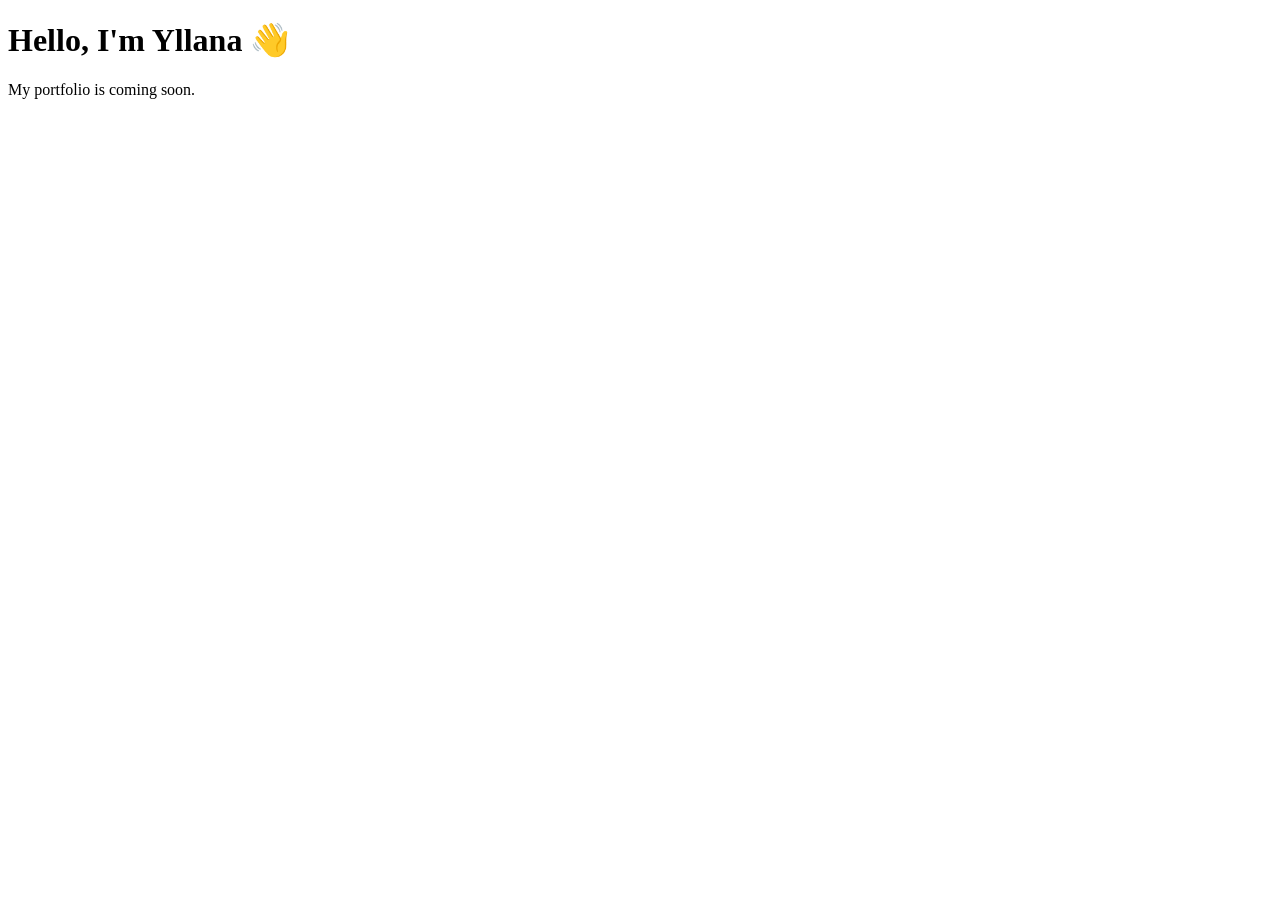
==== index.html @ 53c00c38 "Create index.html First page creation" ====
<!DOCTYPE html>
<html lang="en">
<head>
  <meta charset="UTF-8">
  <meta name="viewport" content="width=device-width, initial-scale=1.0">
  <title>Yllana – UX/UI Designer</title>
</head>
<body>
  <h1>Hello, I'm Yllana 👋</h1>
  <p>My portfolio is coming soon.</p>
</body>
</html>
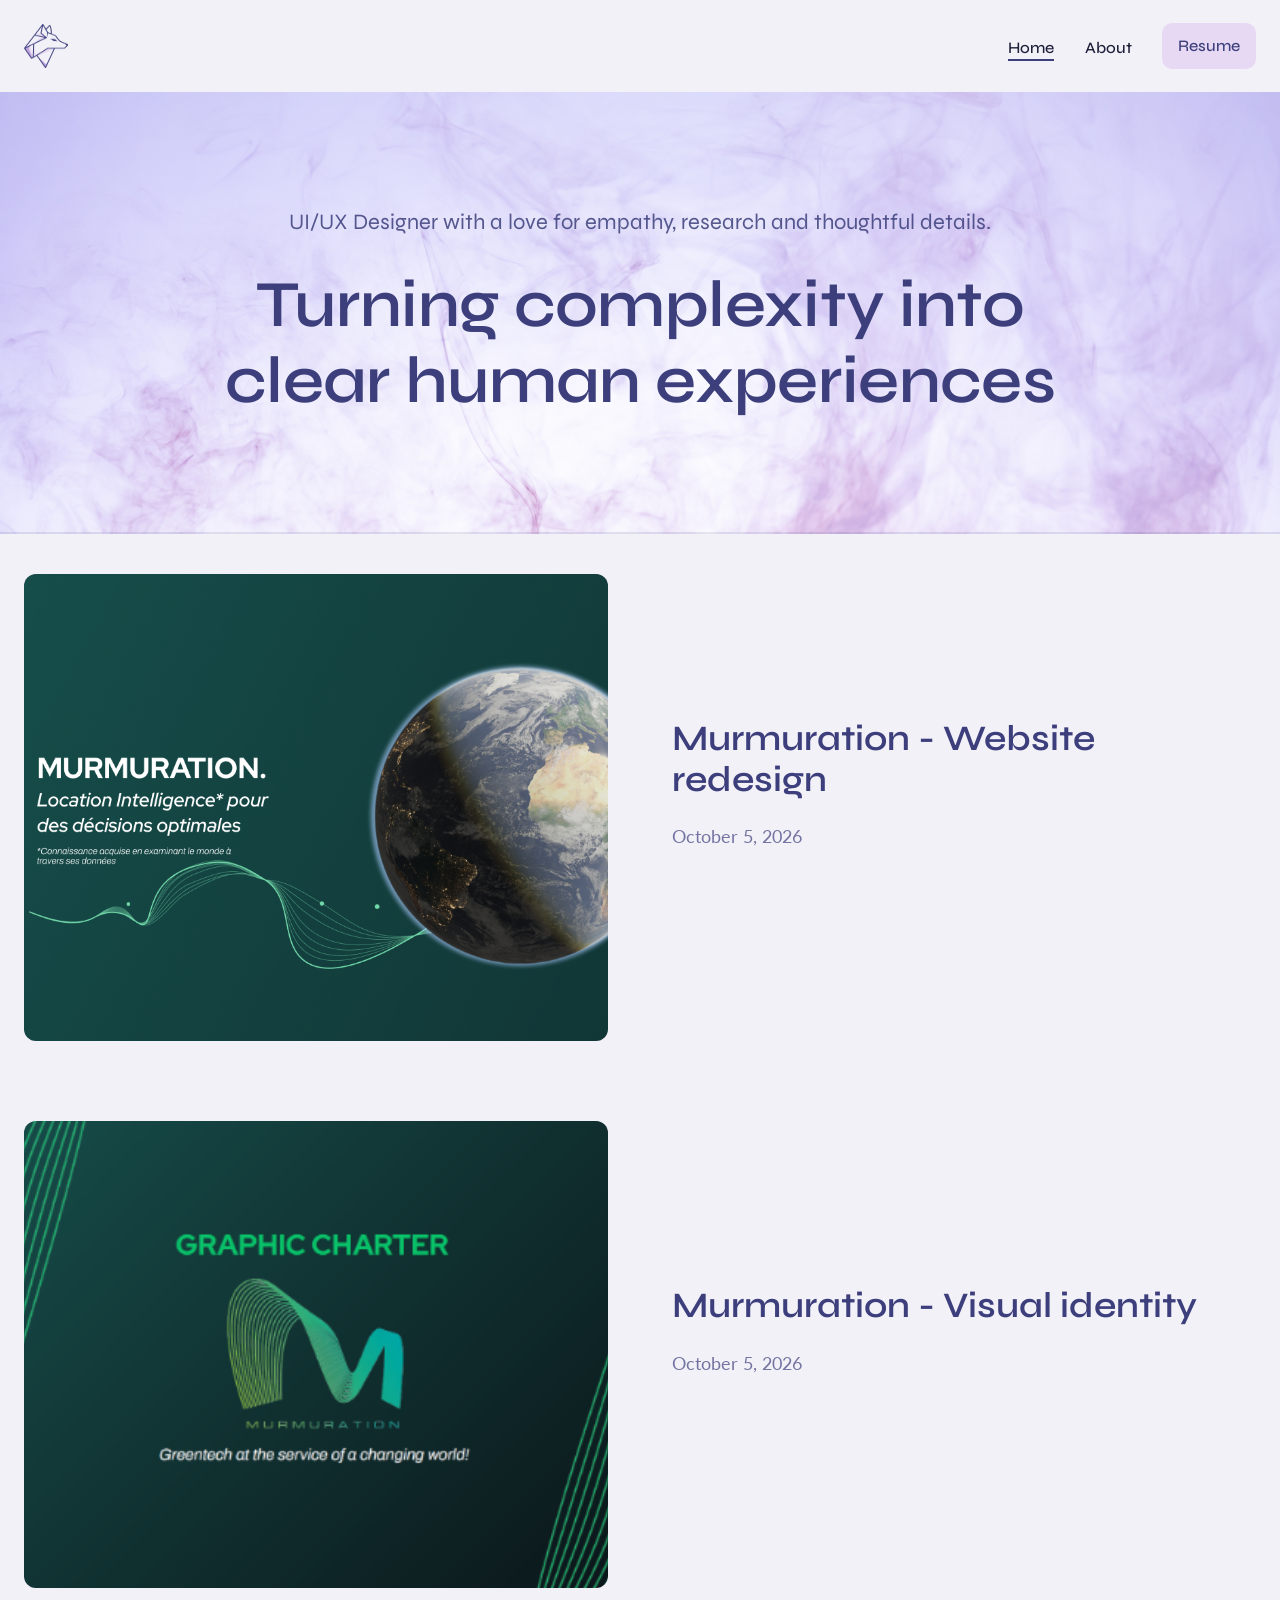
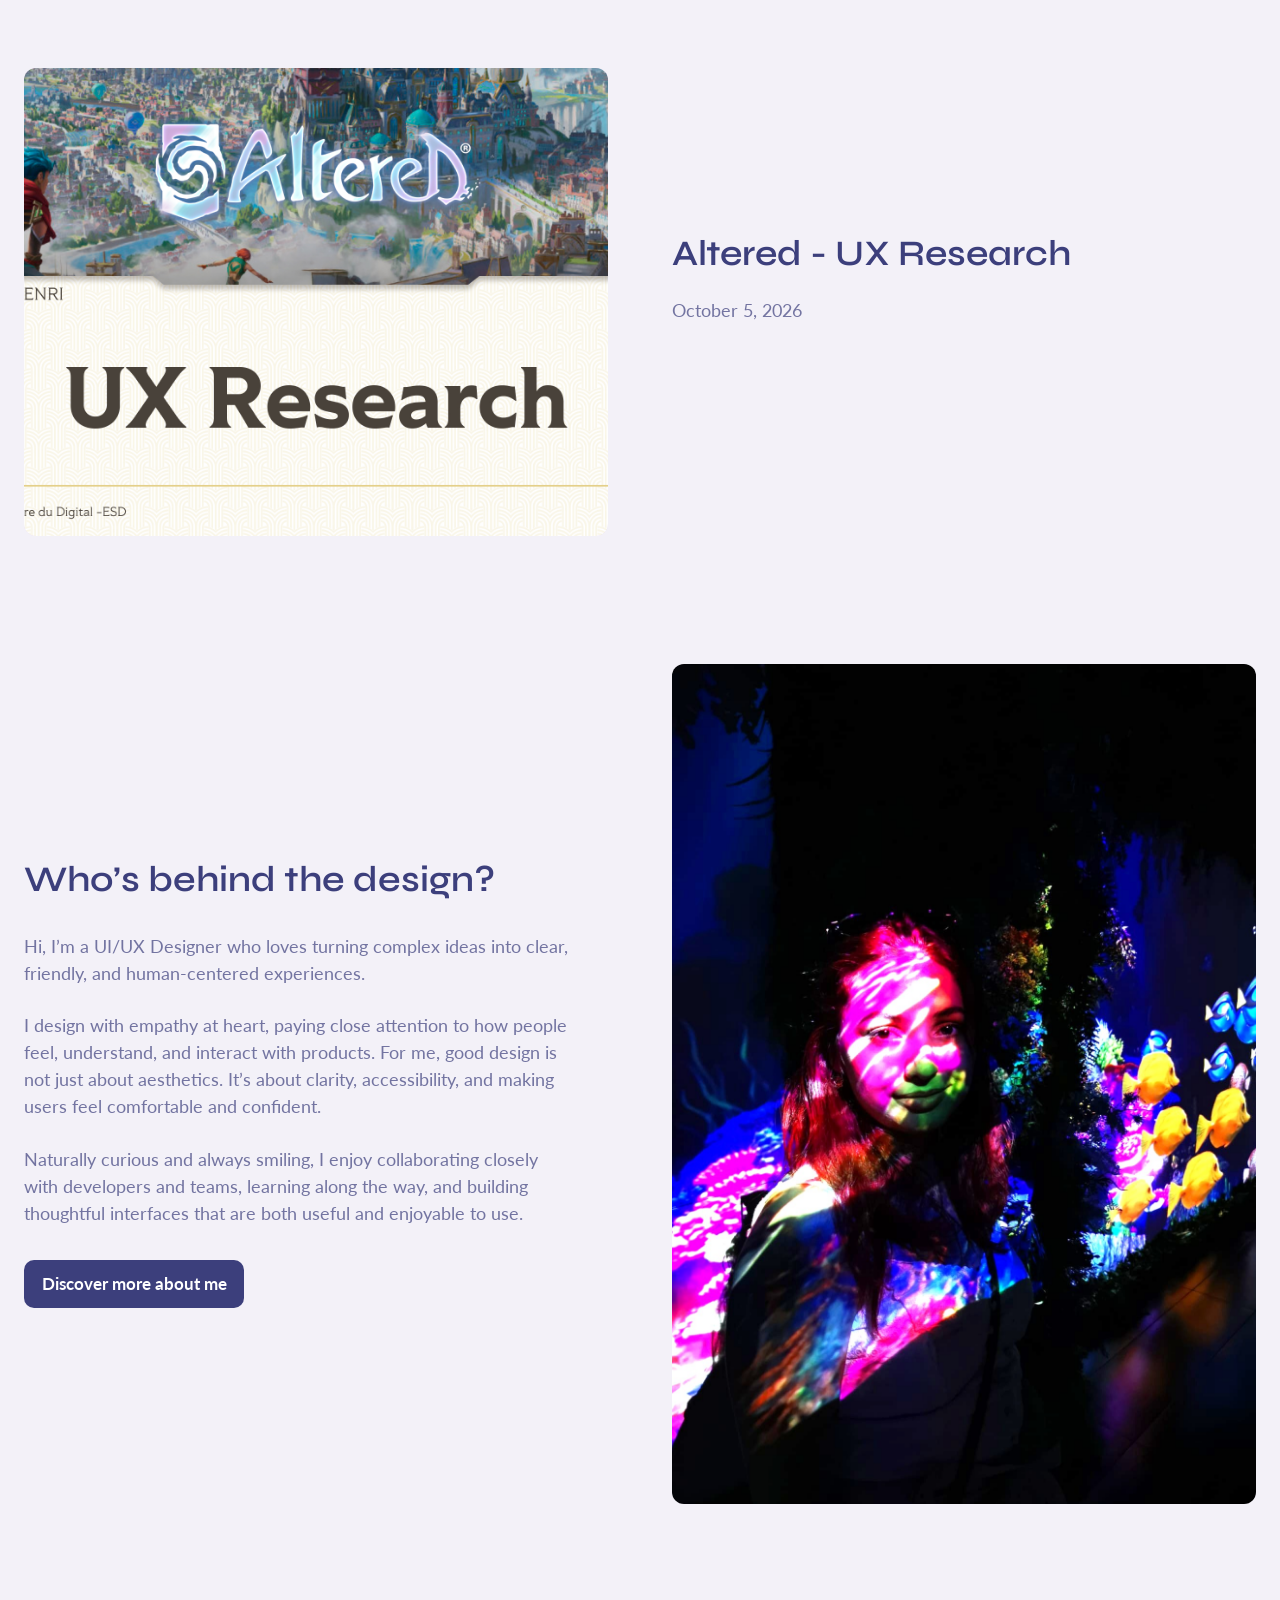
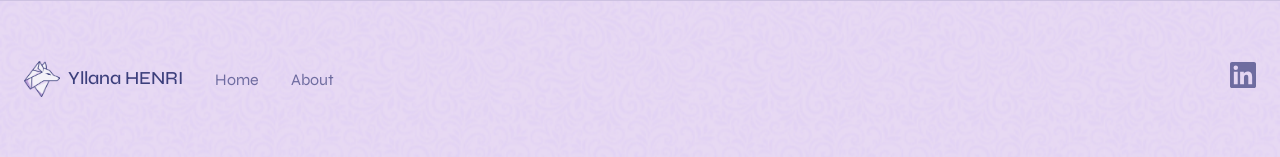
==== commit c51da890: "Changes" ====
--- a/index.html
+++ b/index.html
@@ -3,10 +3,134 @@
 <head>
   <meta charset="UTF-8">
   <meta name="viewport" content="width=device-width, initial-scale=1.0">
-  <title>Yllana – UX/UI Designer</title>
+  <title>Yllana Henri – UI/UX Designer</title>
+  <meta name="description" content="UI/UX Designer with a love for empathy, research and thoughtful details. Turning complexity into clear human experiences.">
+
+  <!-- Fonts: Syne (titles) + Lato (text) -->
+  <link rel="preconnect" href="https://fonts.googleapis.com">
+  <link rel="preconnect" href="https://fonts.gstatic.com" crossorigin>
+  <link href="https://fonts.googleapis.com/css2?family=Lato:wght@400;700&family=Syne:wght@500;600;700&display=swap" rel="stylesheet">
+
+  <link rel="stylesheet" href="css/style.css">
+  <!-- "defer" = the script runs once the page is loaded -->
+  <script src="js/main.js" defer></script>
 </head>
 <body>
-  <h1>Hello, I'm Yllana 👋</h1>
-  <p>My portfolio is coming soon.</p>
+
+  <!-- ============ NAVIGATION (fixed at the top) ============ -->
+  <header class="site-header" id="site-header">
+    <nav class="nav container" aria-label="Main navigation">
+      <a href="index.html" class="nav__logo" aria-label="Yllana Henri – Home">
+        <img src="images/Logo_Kitsu.png" alt="" width="44" height="44">
+      </a>
+
+      <!-- Burger button, only visible on mobile -->
+      <button class="nav__toggle" id="nav-toggle" aria-expanded="false" aria-controls="nav-menu">
+        <span class="sr-only">Open menu</span>
+        <span class="nav__toggle-bar"></span>
+        <span class="nav__toggle-bar"></span>
+        <span class="nav__toggle-bar"></span>
+      </button>
+
+      <ul class="nav__menu" id="nav-menu">
+        <li><a href="index.html" class="nav__link" aria-current="page">Home</a></li>
+        <li><a href="about.html" class="nav__link">About</a></li>
+        <li><a href="resume.pdf" class="btn btn--secondary" target="_blank" rel="noopener">Resume</a></li>
+      </ul>
+    </nav>
+  </header>
+
+  <main>
+
+    <!-- ============ HERO ============ -->
+    <section class="hero">
+      <div class="container hero__inner">
+        <p class="hero__intro">UI/UX Designer with a love for empathy, research and thoughtful details.</p>
+        <h1 class="hero__title">Turning complexity into clear human experiences</h1>
+      </div>
+    </section>
+
+    <!-- ============ CASE STUDIES ============ -->
+    <section class="projects container" aria-labelledby="projects-title">
+      <h2 id="projects-title" class="sr-only">Case studies</h2>
+
+      <article class="project-card">
+        <a href="projects/murmuration-website.html" class="project-card__link">
+          <div class="project-card__image">
+            <img src="images/murmuration-website.jpg" alt="" loading="lazy">
+          </div>
+          <div class="project-card__content">
+            <h3 class="project-card__title">Murmuration - Website redesign</h3>
+            <time class="project-card__date" datetime="2026-10-05">October 5, 2026</time>
+            <span class="project-card__cta" aria-hidden="true">View case study <span class="arrow">→</span></span>
+          </div>
+        </a>
+      </article>
+
+      <article class="project-card">
+        <a href="projects/murmuration-identity.html" class="project-card__link">
+          <div class="project-card__image">
+            <img src="images/murmuration-identity.jpg" alt="" loading="lazy">
+          </div>
+          <div class="project-card__content">
+            <h3 class="project-card__title">Murmuration - Visual identity</h3>
+            <time class="project-card__date" datetime="2026-10-05">October 5, 2026</time>
+            <span class="project-card__cta" aria-hidden="true">View case study <span class="arrow">→</span></span>
+          </div>
+        </a>
+      </article>
+
+      <article class="project-card">
+        <a href="projects/altered-ux-research.html" class="project-card__link">
+          <div class="project-card__image">
+            <img src="images/altered-ux-research.jpg" alt="" loading="lazy">
+          </div>
+          <div class="project-card__content">
+            <h3 class="project-card__title">Altered - UX Research</h3>
+            <time class="project-card__date" datetime="2026-10-05">October 5, 2026</time>
+            <span class="project-card__cta" aria-hidden="true">View case study <span class="arrow">→</span></span>
+          </div>
+        </a>
+      </article>
+    </section>
+
+    <!-- ============ ABOUT PREVIEW ============ -->
+    <section class="about-preview container" aria-labelledby="about-title">
+      <div class="about-preview__text">
+        <h2 id="about-title" class="section-title">Who’s behind the design?</h2>
+        <p>Hi, I’m a UI/UX Designer who loves turning complex ideas into clear, friendly, and human-centered experiences.</p>
+        <p>I design with empathy at heart, paying close attention to how people feel, understand, and interact with products. For me, good design is not just about aesthetics. It’s about clarity, accessibility, and making users feel comfortable and confident.</p>
+        <p>Naturally curious and always smiling, I enjoy collaborating closely with developers and teams, learning along the way, and building thoughtful interfaces that are both useful and enjoyable to use.</p>
+        <a href="about.html" class="btn btn--primary">Discover more about me</a>
+      </div>
+      <div class="about-preview__image">
+        <img src="images/yllana.jpg" alt="Portrait of Yllana" loading="lazy">
+      </div>
+    </section>
+
+  </main>
+
+  <!-- ============ FOOTER ============ -->
+  <footer class="site-footer">
+    <div class="container site-footer__inner">
+      <div class="site-footer__left">
+        <a href="index.html" class="site-footer__brand">
+          <img src="images/Logo_Kitsu.png" alt="" width="36" height="36">
+          <span>Yllana HENRI</span>
+        </a>
+        <ul class="site-footer__links">
+          <li><a href="index.html">Home</a></li>
+          <li><a href="about.html">About</a></li>
+        </ul>
+      </div>
+      <!-- Replace the href with your LinkedIn profile URL -->
+      <a href="https://www.linkedin.com/in/your-profile" class="site-footer__social" target="_blank" rel="noopener" aria-label="LinkedIn">
+        <svg width="26" height="26" viewBox="0 0 24 24" fill="currentColor" aria-hidden="true">
+          <path d="M20.45 20.45h-3.56v-5.57c0-1.33-.02-3.04-1.85-3.04-1.86 0-2.14 1.45-2.14 2.94v5.67H9.34V9h3.42v1.56h.05c.48-.9 1.64-1.85 3.37-1.85 3.6 0 4.27 2.37 4.27 5.46v6.28zM5.34 7.43a2.06 2.06 0 1 1 0-4.13 2.06 2.06 0 0 1 0 4.13zM7.12 20.45H3.56V9h3.56v11.45zM22.22 0H1.77C.79 0 0 .77 0 1.73v20.54C0 23.23.79 24 1.77 24h20.45c.98 0 1.78-.77 1.78-1.73V1.73C24 .77 23.2 0 22.22 0z"/>
+        </svg>
+      </a>
+    </div>
+  </footer>
+
 </body>
 </html>
--- a/css/style.css
+++ b/css/style.css
@@ -0,0 +1,824 @@
+/* =========================================================
+   1. DESIGN TOKENS — change your colors & fonts here only
+   ========================================================= */
+:root {
+  --color-primary: #3C3F7C;                  /* titles + primary button */
+  --color-text: rgba(60, 63, 124, 0.7);      /* body text (#3C3F7C at 70%) */
+  --color-bg: #F3F1F8;                       /* page background */
+  --color-secondary: #E7D9F4;                /* secondary button + footer */
+  --color-secondary-hover: #DCC6F0;
+  --color-primary-hover: #4B4F99;
+
+  --font-title: "Syne", sans-serif;
+  --font-text: "Lato", sans-serif;
+
+  --header-height: 92px;
+  --radius: 12px;
+  --container: 1340px;
+  --ease: cubic-bezier(0.25, 0.8, 0.25, 1);  /* smooth, light easing */
+}
+
+/* =========================================================
+   2. BASE
+   ========================================================= */
+*, *::before, *::after { box-sizing: border-box; }
+
+html { scroll-behavior: smooth; }
+
+body {
+  margin: 0;
+  padding-top: var(--header-height);   /* leaves room for the fixed nav */
+  background: var(--color-bg);
+  color: var(--color-text);
+  font-family: var(--font-text);
+  font-size: 1.125rem;
+  line-height: 1.5;
+  -webkit-font-smoothing: antialiased;
+}
+
+img { max-width: 100%; display: block; }
+
+h1, h2, h3, h4 {
+  margin: 0;
+  font-family: var(--font-title);
+  color: var(--color-primary);
+  line-height: 1.15;
+}
+
+a { color: inherit; text-decoration: none; }
+
+ul { list-style: none; margin: 0; padding: 0; }
+
+.container {
+  width: 100%;
+  max-width: var(--container);
+  margin-inline: auto;
+  padding-inline: 1.5rem;
+}
+
+/* Visible focus for keyboard users */
+:focus-visible {
+  outline: 2px solid var(--color-primary);
+  outline-offset: 4px;
+  border-radius: 4px;
+}
+
+/* Hidden visually, still read by screen readers */
+.sr-only {
+  position: absolute;
+  width: 1px; height: 1px;
+  overflow: hidden;
+  clip: rect(0 0 0 0);
+  white-space: nowrap;
+}
+
+/* =========================================================
+   3. BUTTONS (CTA) + hover animation
+   ========================================================= */
+.btn {
+  display: inline-block;
+  padding: 0.85rem 1.1rem;
+  border-radius: 10px;
+  font-family: var(--font-text);
+  font-weight: 700;
+  font-size: 1.05rem;
+  line-height: 1.2;
+  transition: transform 0.25s var(--ease),
+              box-shadow 0.25s var(--ease),
+              background-color 0.25s var(--ease);
+}
+
+.btn--primary {
+  background: var(--color-primary);
+  color: #fff;
+}
+
+.btn--primary:hover {
+  background: var(--color-primary-hover);
+  transform: translateY(-3px);
+  box-shadow: 0 10px 22px rgba(60, 63, 124, 0.25);
+}
+
+.btn--secondary {
+  background: var(--color-secondary);
+  color: var(--color-primary);
+  font-weight: 400;
+}
+
+.btn--secondary:hover {
+  background: var(--color-secondary-hover);
+  transform: translateY(-2px);
+  box-shadow: 0 8px 18px rgba(60, 63, 124, 0.15);
+}
+
+.btn:active { transform: translateY(0); box-shadow: none; }
+
+/* =========================================================
+   4. NAVIGATION (fixed)
+   ========================================================= */
+.site-header {
+  position: fixed;
+  top: 0; left: 0; right: 0;
+  z-index: 100;
+  height: var(--header-height);
+  background: var(--color-bg);
+  transition: box-shadow 0.3s var(--ease);
+}
+
+/* Added by JS once the user scrolls */
+.site-header.is-scrolled {
+  box-shadow: 0 4px 20px rgba(60, 63, 124, 0.08);
+}
+
+.nav {
+  height: 100%;
+  display: flex;
+  align-items: center;
+  justify-content: space-between;
+}
+
+.nav__logo img { width: 44px; height: 44px; }
+
+.nav__menu {
+  display: flex;
+  align-items: center;
+  gap: 1.9rem;
+}
+
+.nav__link {
+  position: relative;
+  font-family: var(--font-title);
+  font-weight: 500;
+  font-size: 1rem;
+  color: #1E1F3A;
+}
+
+/* Little underline that grows on hover */
+.nav__link::after {
+  content: "";
+  position: absolute;
+  left: 0; bottom: -4px;
+  width: 100%; height: 2px;
+  background: var(--color-primary);
+  transform: scaleX(0);
+  transform-origin: left;
+  transition: transform 0.3s var(--ease);
+}
+
+.nav__link:hover::after,
+.nav__link[aria-current="page"]::after { transform: scaleX(1); }
+
+.nav .btn--secondary { font-family: var(--font-title); font-weight: 500; font-size: 1rem; padding: 0.85rem 1rem; }
+
+/* Burger button (mobile only) */
+.nav__toggle {
+  display: none;
+  flex-direction: column;
+  gap: 5px;
+  padding: 10px;
+  background: none;
+  border: 0;
+  cursor: pointer;
+}
+
+.nav__toggle-bar {
+  width: 24px; height: 2px;
+  background: var(--color-primary);
+  border-radius: 2px;
+  transition: transform 0.3s var(--ease), opacity 0.3s var(--ease);
+}
+
+/* =========================================================
+   5. HERO
+   ========================================================= */
+.hero {
+  /* Your purple smoke image; the gradient shows if the image is missing */
+  background:
+    url("../images/hero-bg.jpg") center / cover no-repeat,
+    linear-gradient(135deg, #D9D2F5 0%, #EDE6FA 50%, #D8C2EE 100%);
+  border-bottom: 2px solid rgba(60, 63, 124, 0.12);
+}
+
+.hero__inner {
+  min-height: 440px;
+  display: flex;
+  flex-direction: column;
+  align-items: center;
+  justify-content: center;
+  text-align: center;
+  padding-block: 4rem;
+}
+
+.hero__intro {
+  margin: 0 0 1.75rem;
+  font-family: var(--font-title);
+  font-size: clamp(1.05rem, 1.8vw, 1.375rem);
+  color: var(--color-primary);
+  opacity: 0.85;
+}
+
+.hero__title {
+  max-width: 900px;
+  font-size: clamp(2.4rem, 5.6vw, 4.1rem);
+  font-weight: 600;
+  letter-spacing: -0.01em;
+}
+
+/* =========================================================
+   6. CASE STUDY CARDS + smooth, light hover
+   ========================================================= */
+.projects {
+  display: flex;
+  flex-direction: column;
+  gap: 5rem;
+  padding-block: 2.5rem 6rem;
+}
+
+.project-card__link {
+  display: grid;
+  grid-template-columns: 1fr 1fr;
+  gap: 4rem;
+  align-items: center;
+}
+
+.project-card__image {
+  overflow: hidden;              /* keeps the zoom inside the rounded corners */
+  border-radius: var(--radius);
+  aspect-ratio: 5 / 4;
+  background: var(--color-secondary);
+  box-shadow: 0 0 0 rgba(60, 63, 124, 0);
+  transition: box-shadow 0.5s var(--ease), transform 0.5s var(--ease);
+}
+
+.project-card__image img {
+  width: 100%; height: 100%;
+  object-fit: cover;
+  transition: transform 0.6s var(--ease);
+}
+
+.project-card__title {
+  font-size: clamp(1.6rem, 2.8vw, 2.25rem);
+  font-weight: 600;
+  margin-bottom: 1.5rem;
+}
+
+.project-card__date {
+  display: block;
+  font-size: 1.1rem;
+}
+
+.project-card__cta {
+  display: inline-block;
+  margin-top: 1.25rem;
+  font-family: var(--font-title);
+  font-weight: 500;
+  color: var(--color-primary);
+  opacity: 0;
+  transform: translateY(6px);
+  transition: opacity 0.4s var(--ease), transform 0.4s var(--ease);
+}
+
+.project-card__cta .arrow {
+  display: inline-block;
+  transition: transform 0.4s var(--ease);
+}
+
+/* Hover (and keyboard focus) state */
+.project-card__link:hover .project-card__image,
+.project-card__link:focus-visible .project-card__image {
+  transform: translateY(-4px);
+  box-shadow: 0 18px 40px rgba(60, 63, 124, 0.18);
+}
+
+.project-card__link:hover .project-card__image img,
+.project-card__link:focus-visible .project-card__image img {
+  transform: scale(1.03);
+}
+
+.project-card__link:hover .project-card__cta,
+.project-card__link:focus-visible .project-card__cta {
+  opacity: 1;
+  transform: translateY(0);
+}
+
+.project-card__link:hover .arrow { transform: translateX(4px); }
+
+/* =========================================================
+   7. ABOUT PREVIEW
+   ========================================================= */
+.about-preview {
+  display: grid;
+  grid-template-columns: 1fr 1fr;
+  gap: 4rem;
+  align-items: center;
+  padding-block: 2rem 3rem;
+}
+
+.section-title {
+  font-size: clamp(1.75rem, 3vw, 2.25rem);
+  font-weight: 600;
+  margin-bottom: 2rem;
+}
+
+.about-preview__text p {
+  margin: 0 0 1.6rem;
+  max-width: 34rem;
+}
+
+.about-preview__text .btn { margin-top: 0.5rem; }
+
+.about-preview__image {
+  border-radius: var(--radius);
+  overflow: hidden;
+  aspect-ratio: 536 / 771;
+  background: #111;
+}
+
+.about-preview__image img { width: 100%; height: 100%; object-fit: cover; }
+
+/* =========================================================
+   8. FOOTER
+   ========================================================= */
+.site-footer {
+  margin-top: 3rem;
+  border-top: 1px solid rgba(60, 63, 124, 0.15);
+}
+
+/* ---------- Pattern background with parallax (footer + banners) ---------- */
+.site-footer,
+.banner {
+  position: relative;
+  overflow: hidden;          /* hides the extra height of the pattern layer */
+  isolation: isolate;        /* keeps the pattern layer behind the content */
+  background: var(--color-secondary);   /* plain lilac if the pattern is missing */
+}
+
+/* The pattern sits on a layer taller than the section,
+   and js/main.js slides it up/down as the page scrolls */
+.site-footer::before,
+.banner::before {
+  content: "";
+  position: absolute;
+  inset: -100px 0;
+  z-index: -1;
+  background: url("../images/footer-pattern.png") center / cover;
+  transform: translate3d(0, var(--parallax-y, 0px), 0);
+  will-change: transform;
+}
+
+.site-footer__inner {
+  min-height: 156px;
+  display: flex;
+  align-items: center;
+  justify-content: space-between;
+  gap: 1.5rem;
+}
+
+.site-footer__left {
+  display: flex;
+  align-items: center;
+  gap: 2rem;
+  flex-wrap: wrap;
+}
+
+.site-footer__brand {
+  display: flex;
+  align-items: center;
+  gap: 0.5rem;
+  font-family: var(--font-title);
+  font-weight: 500;
+  font-size: 1.15rem;
+  color: var(--color-primary);
+}
+
+.site-footer__links { display: flex; gap: 2rem; }
+
+.site-footer__links a {
+  font-family: var(--font-title);
+  font-size: 1rem;
+  transition: color 0.25s var(--ease);
+}
+
+.site-footer__links a:hover,
+.site-footer__social:hover { color: var(--color-primary); }
+
+.site-footer__social {
+  color: var(--color-text);
+  transition: color 0.25s var(--ease), transform 0.25s var(--ease);
+}
+
+.site-footer__social:hover { transform: translateY(-2px); }
+
+/* =========================================================
+   9. ABOUT PAGE
+   ========================================================= */
+
+/* ---------- Split sections: text in the container, photo touching the screen edge ---------- */
+.split {
+  /* Lines the text up with the container edge on wide screens */
+  --edge: max(1.5rem, calc((100vw - var(--container)) / 2 + 1.5rem));
+  display: grid;
+  grid-template-columns: 1fr 1fr;
+  align-items: center;
+}
+
+.split__text { padding: 3rem 4rem 3rem var(--edge); }
+.split--reverse .split__text { padding: 3rem var(--edge) 3rem 4rem; }
+
+.split__text p { margin: 0 0 1.5rem; max-width: 34rem; }
+.split__text p:last-child { margin-bottom: 0; }
+
+.split__title {
+  font-size: clamp(2.5rem, 4.5vw, 3.5rem);
+  font-weight: 600;
+  margin-bottom: 2rem;
+}
+
+.split__image {
+  aspect-ratio: 445 / 478;
+  background: var(--color-secondary);   /* shows while the photo loads */
+}
+
+.split__image img { width: 100%; height: 100%; object-fit: cover; }
+
+/* ---------- Lilac banner with section title (same pattern as the footer) ---------- */
+.banner {
+  padding-block: 2.75rem;
+  text-align: center;
+}
+
+.banner__title {
+  font-size: clamp(1.75rem, 3vw, 2.25rem);
+  font-weight: 600;
+}
+
+.banner--empty { padding: 0; height: 68px; }
+
+.about-section { padding-block: 2rem 4rem; }
+
+/* ---------- Skills ---------- */
+.skill-group + .skill-group { margin-top: 3rem; }
+
+.skill-group__title {
+  font-size: clamp(1.5rem, 2.4vw, 1.75rem);
+  font-weight: 600;
+  margin-bottom: 2rem;
+}
+
+.skill-grid {
+  display: grid;
+  gap: 1.5rem;
+}
+
+.skill-grid--4 { grid-template-columns: repeat(4, 1fr); }
+.skill-grid--3 { grid-template-columns: repeat(3, 1fr); }
+
+.skill {
+  padding-top: 1.5rem;
+  border-top: 1px solid rgba(60, 63, 124, 0.2);
+}
+
+.skill__title {
+  font-size: 1.3rem;
+  font-weight: 600;
+  margin-bottom: 0.9rem;
+}
+
+.skill p { margin: 0; font-size: 1rem; }
+
+/* ---------- Tools ---------- */
+.tools {
+  display: flex;
+  flex-direction: column;
+  gap: 1.5rem;
+}
+
+.tools__row { display: grid; gap: 1.5rem; }
+.tools__row--3 { grid-template-columns: repeat(3, 1fr); }
+.tools__row--4 { grid-template-columns: repeat(4, 1fr); }
+
+.tool {
+  display: flex;
+  flex-direction: column;
+  align-items: center;
+  gap: 1.25rem;
+  font-family: var(--font-title);
+  font-weight: 500;
+  font-size: 1.15rem;
+  color: var(--color-primary);
+}
+
+.tool img {
+  width: 80px; height: 80px;
+  object-fit: contain;
+}
+
+/* ---------- Bullet lists (experience + education) ---------- */
+.bullet-list {
+  list-style: disc;
+  padding-left: 1.25rem;
+  font-size: 1rem;
+}
+
+.bullet-list li + li { margin-top: 0.3rem; }
+
+/* ---------- Professional experience ---------- */
+.experience {
+  display: grid;
+  grid-template-columns: 1fr 1fr;
+  gap: 1.5rem;
+  align-items: start;
+}
+
+.job__image {
+  overflow: hidden;
+  border-radius: var(--radius);
+  aspect-ratio: 420 / 333;
+  margin-bottom: 1.75rem;
+  background: var(--color-secondary);
+}
+
+.job__image img { width: 100%; height: 100%; object-fit: cover; }
+
+.job__title {
+  font-size: clamp(1.5rem, 2.4vw, 1.75rem);
+  font-weight: 600;
+}
+
+.job__role {
+  margin: 0.4rem 0 1rem;
+  font-family: var(--font-title);
+  font-size: 1.25rem;
+  color: var(--color-primary);
+}
+
+.job > p { margin-top: 0; font-size: 1rem; }
+
+/* ---------- Education ---------- */
+.degree {
+  display: grid;
+  grid-template-columns: 1fr 1fr;
+  gap: 3rem;
+  align-items: center;
+  padding-block: 1.75rem;
+}
+
+.degree + .degree { border-top: 1px solid rgba(60, 63, 124, 0.25); }
+.education { padding-bottom: 2rem; }
+
+/* Every other degree: text left, image right */
+.degree--reverse .degree__image { order: 2; }
+
+.degree__image {
+  overflow: hidden;
+  border-radius: var(--radius);
+  aspect-ratio: 392 / 216;
+  background: var(--color-secondary);
+}
+
+.degree__image img { width: 100%; height: 100%; object-fit: cover; }
+
+.degree__date {
+  margin: 0 0 0.75rem;
+  font-size: 0.9rem;
+  font-style: italic;
+}
+
+.degree__title {
+  font-size: clamp(1.4rem, 2.2vw, 1.6rem);
+  font-weight: 600;
+}
+
+.degree__school {
+  margin: 1rem 0;
+  font-family: var(--font-title);
+  font-size: 1.2rem;
+  color: var(--color-primary);
+}
+
+.degree__text > p:not([class]) { font-size: 1rem; margin: 0 0 1rem; }
+
+/* ---------- Hobbies ---------- */
+.hobbies__title {
+  font-size: clamp(1.75rem, 3vw, 2.25rem);
+  font-weight: 600;
+  margin-bottom: 1.5rem;
+}
+
+.hobbies__intro { margin: 0 0 2.5rem; max-width: 60rem; }
+
+.hobbies {
+  display: grid;
+  grid-template-columns: repeat(3, 1fr);
+  gap: 4rem 1.5rem;
+}
+
+.hobby__image {
+  overflow: hidden;
+  border-radius: var(--radius);
+  aspect-ratio: 261 / 144;
+  margin-bottom: 1.5rem;
+  background: var(--color-secondary);
+}
+
+.hobby__image img {
+  width: 100%; height: 100%;
+  object-fit: cover;
+  transition: transform 0.6s var(--ease);
+}
+
+.hobby:hover .hobby__image img { transform: scale(1.03); }
+
+.hobby__title {
+  font-size: clamp(1.4rem, 2.2vw, 1.6rem);
+  font-weight: 600;
+  margin-bottom: 0.75rem;
+}
+
+.hobby p { margin: 0 0 1.25rem; font-size: 1rem; }
+
+.hobby__highlight {
+  font-weight: 700;
+  color: var(--color-primary);
+}
+
+/* =========================================================
+   10. RESPONSIVE
+   Desktop: 1280px and up (default styles above)
+   Tablet:  800px – 1279px
+   Mobile:  799px and below
+   ========================================================= */
+
+/* ---------- TABLET (and mobile inherits these too) ---------- */
+@media (max-width: 1279px) {
+  .container { padding-inline: 1.375rem; }
+
+  /* Hero */
+  .hero__inner {
+    min-height: 296px;
+    padding-block: 3rem;
+  }
+  .hero__intro {
+    font-size: 1.0625rem;
+    margin-bottom: 1.25rem;
+  }
+  .hero__title { font-size: 2.75rem; }
+
+  /* Case studies: image on top, text below */
+  .projects {
+    gap: 4.5rem;
+    padding-block: 2rem 4.5rem;
+  }
+  .project-card__link {
+    grid-template-columns: 1fr;
+    gap: 2.2rem;
+  }
+  .project-card__image { aspect-ratio: 737 / 282; }   /* wide banner */
+  .project-card__title {
+    font-size: 1.5rem;
+    margin-bottom: 1.25rem;
+  }
+  .project-card__cta { display: none; }   /* not in the tablet/mobile design */
+
+  /* About: still 2 columns, smaller text */
+  .about-preview {
+    gap: 2rem;
+    padding-block: 2rem 4rem;
+  }
+  .section-title {
+    font-size: 1.5rem;
+    margin-bottom: 1.25rem;
+  }
+  .about-preview__text p {
+    font-size: 1rem;
+    margin-bottom: 1.4rem;
+  }
+  .about-preview__text .btn {
+    display: block;
+    width: 100%;
+    text-align: center;
+  }
+  .about-preview__image { aspect-ratio: 352 / 516; }
+
+  /* Footer: everything stacked */
+  .site-footer__inner {
+    flex-direction: column;
+    align-items: flex-start;
+    justify-content: center;
+    gap: 3rem;
+    padding-block: 4rem;
+  }
+  .site-footer__left {
+    flex-direction: column;
+    align-items: flex-start;
+    gap: 1.75rem;
+  }
+  .site-footer__links {
+    flex-direction: column;
+    gap: 1.25rem;
+  }
+
+  /* About page */
+  .split { --edge: 1.375rem; }
+  .split__text { padding-right: 2rem; }
+  .split--reverse .split__text { padding-left: 2rem; }
+  .split__text p { font-size: 1rem; }
+
+  .skill__title { font-size: 1.15rem; }
+
+  /* Tools: smaller icons */
+  .tool { gap: 1rem; font-size: 1.05rem; }
+  .tool img { width: 64px; height: 64px; }
+
+  .degree { gap: 2rem; }
+  .hobbies { gap: 3rem 1.5rem; }
+}
+
+/* ---------- MOBILE ---------- */
+@media (max-width: 799px) {
+  /* Burger menu */
+  .nav__toggle { display: flex; }
+
+  .nav__menu {
+    position: absolute;
+    top: var(--header-height);
+    left: 0; right: 0;
+    flex-direction: column;
+    align-items: flex-start;
+    gap: 1.25rem;
+    padding: 1.5rem 1.375rem;
+    background: var(--color-bg);
+    box-shadow: 0 12px 24px rgba(60, 63, 124, 0.1);
+    opacity: 0;
+    visibility: hidden;
+    transform: translateY(-8px);
+    transition: opacity 0.25s var(--ease), transform 0.25s var(--ease), visibility 0.25s;
+  }
+  .nav__menu.is-open {
+    opacity: 1;
+    visibility: visible;
+    transform: translateY(0);
+  }
+
+  /* Burger turns into an X when open */
+  .nav__toggle[aria-expanded="true"] .nav__toggle-bar:nth-child(2) { transform: translateY(7px) rotate(45deg); }
+  .nav__toggle[aria-expanded="true"] .nav__toggle-bar:nth-child(3) { opacity: 0; }
+  .nav__toggle[aria-expanded="true"] .nav__toggle-bar:nth-child(4) { transform: translateY(-7px) rotate(-45deg); }
+
+  /* Hero: taller, title on several lines */
+  .hero__inner { min-height: 495px; }
+  .hero__title {
+    font-size: 2.5rem;
+    line-height: 1.2;
+  }
+
+  /* Case studies: squarer images */
+  .project-card__image { aspect-ratio: 312 / 282; }
+  .project-card__title { font-size: 1.375rem; }
+
+  /* About: one column, photo first */
+  .about-preview { grid-template-columns: 1fr; }
+  .about-preview__image {
+    order: -1;                 /* moves the photo above the text */
+    aspect-ratio: 312 / 366;
+  }
+  .section-title { font-size: 1.375rem; }
+  .about-preview__text p { font-size: 1.0625rem; }
+
+  /* About page: everything in one column, images above text */
+  .split { grid-template-columns: 1fr; }
+  .split__text,
+  .split--reverse .split__text {
+    padding: 2rem var(--edge) 2.5rem;
+    text-align: center;
+  }
+  .split__text p { margin-inline: auto; }
+  .split__image { order: -1; aspect-ratio: 4 / 3; }
+
+  .banner { padding-block: 2rem; }
+  .banner--empty { padding: 0; height: 48px; }
+
+  .skill-grid--4,
+  .skill-grid--3 { grid-template-columns: 1fr; }
+
+  /* Tools: 3 / 2 / 2, all aligned on the same 3 columns */
+  .tools__row--4 { grid-template-columns: repeat(3, 1fr); }
+  .tools__row--4 .tool:nth-child(3) { grid-column: 1; }
+  .tool img { width: 52px; height: 52px; }
+
+  .experience { grid-template-columns: 1fr; gap: 3rem; }
+
+  .degree { grid-template-columns: 1fr; gap: 1.5rem; }
+  .degree--reverse .degree__image { order: 0; }
+
+  .hobbies { grid-template-columns: 1fr; }
+}
+
+/* Respect users who prefer less motion */
+@media (prefers-reduced-motion: reduce) {
+  html { scroll-behavior: auto; }
+  *, *::before, *::after {
+    transition-duration: 0.01ms !important;
+    animation-duration: 0.01ms !important;
+  }
+}
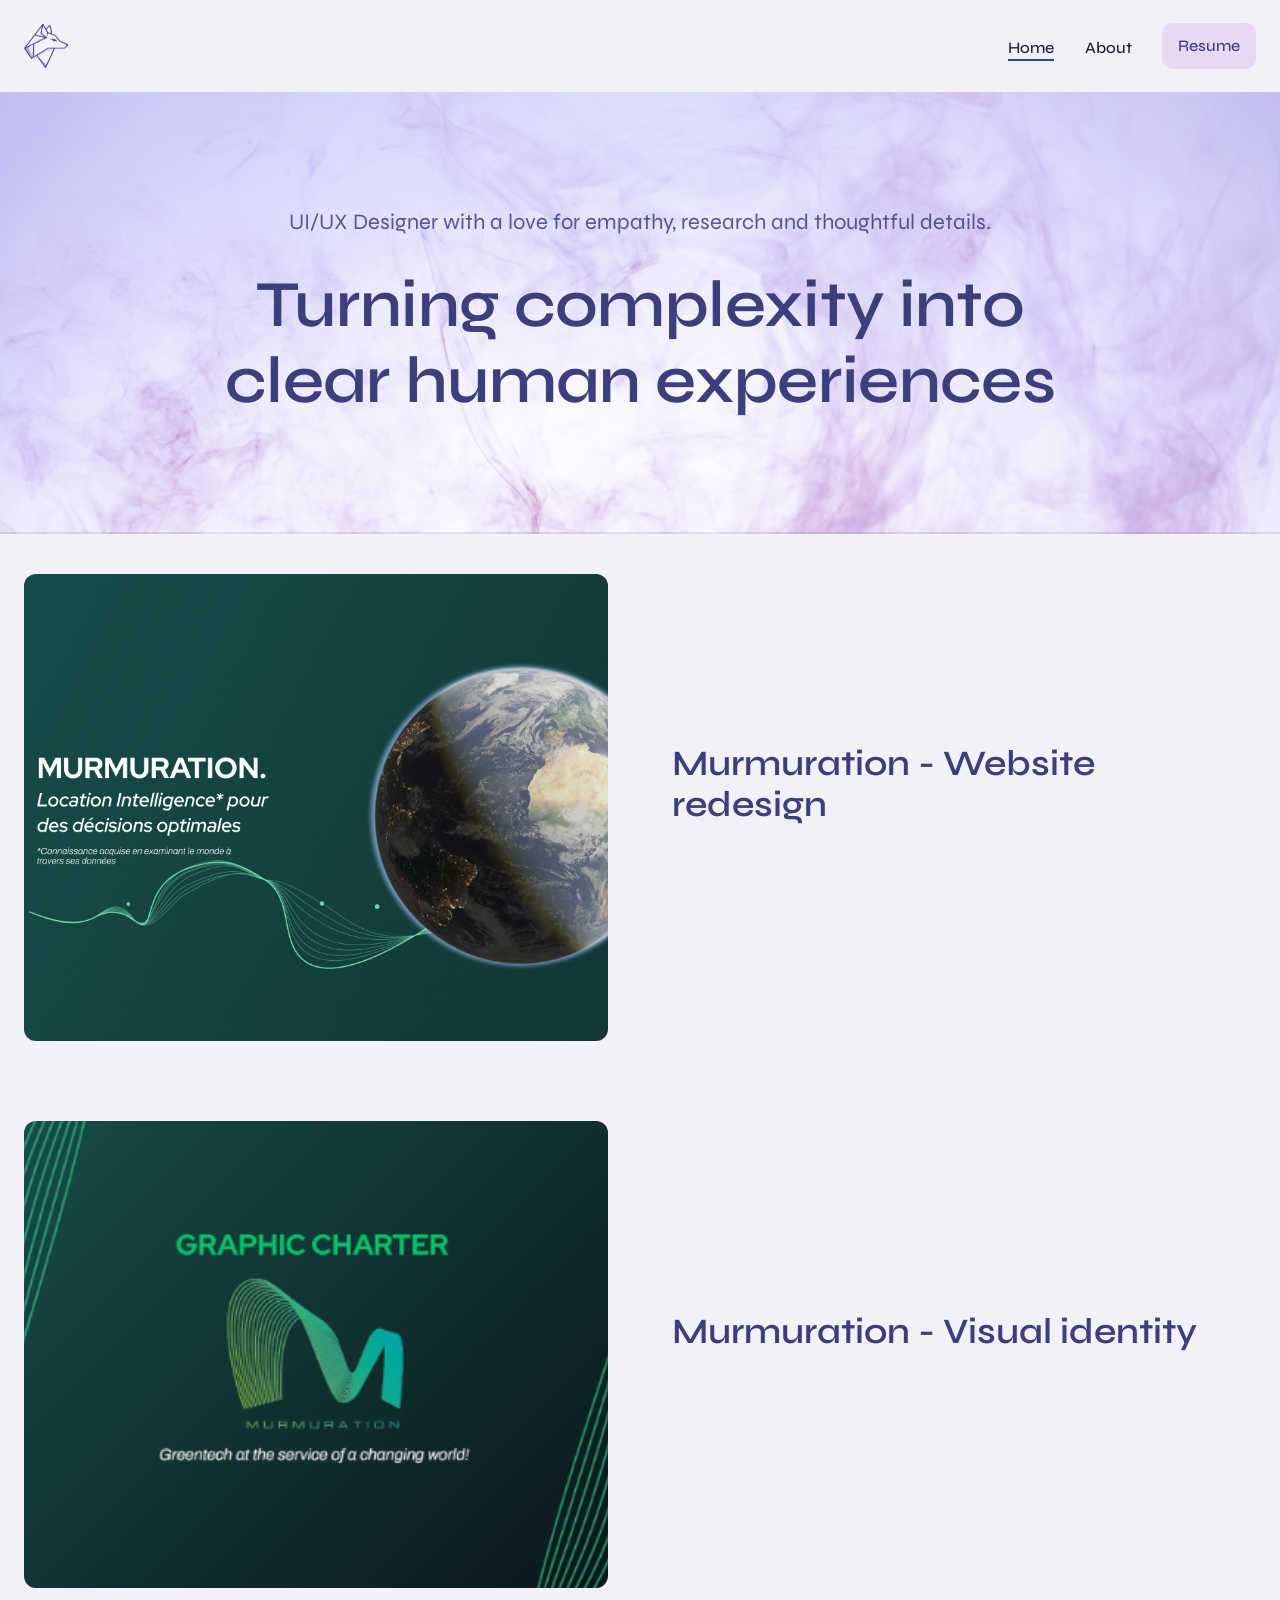
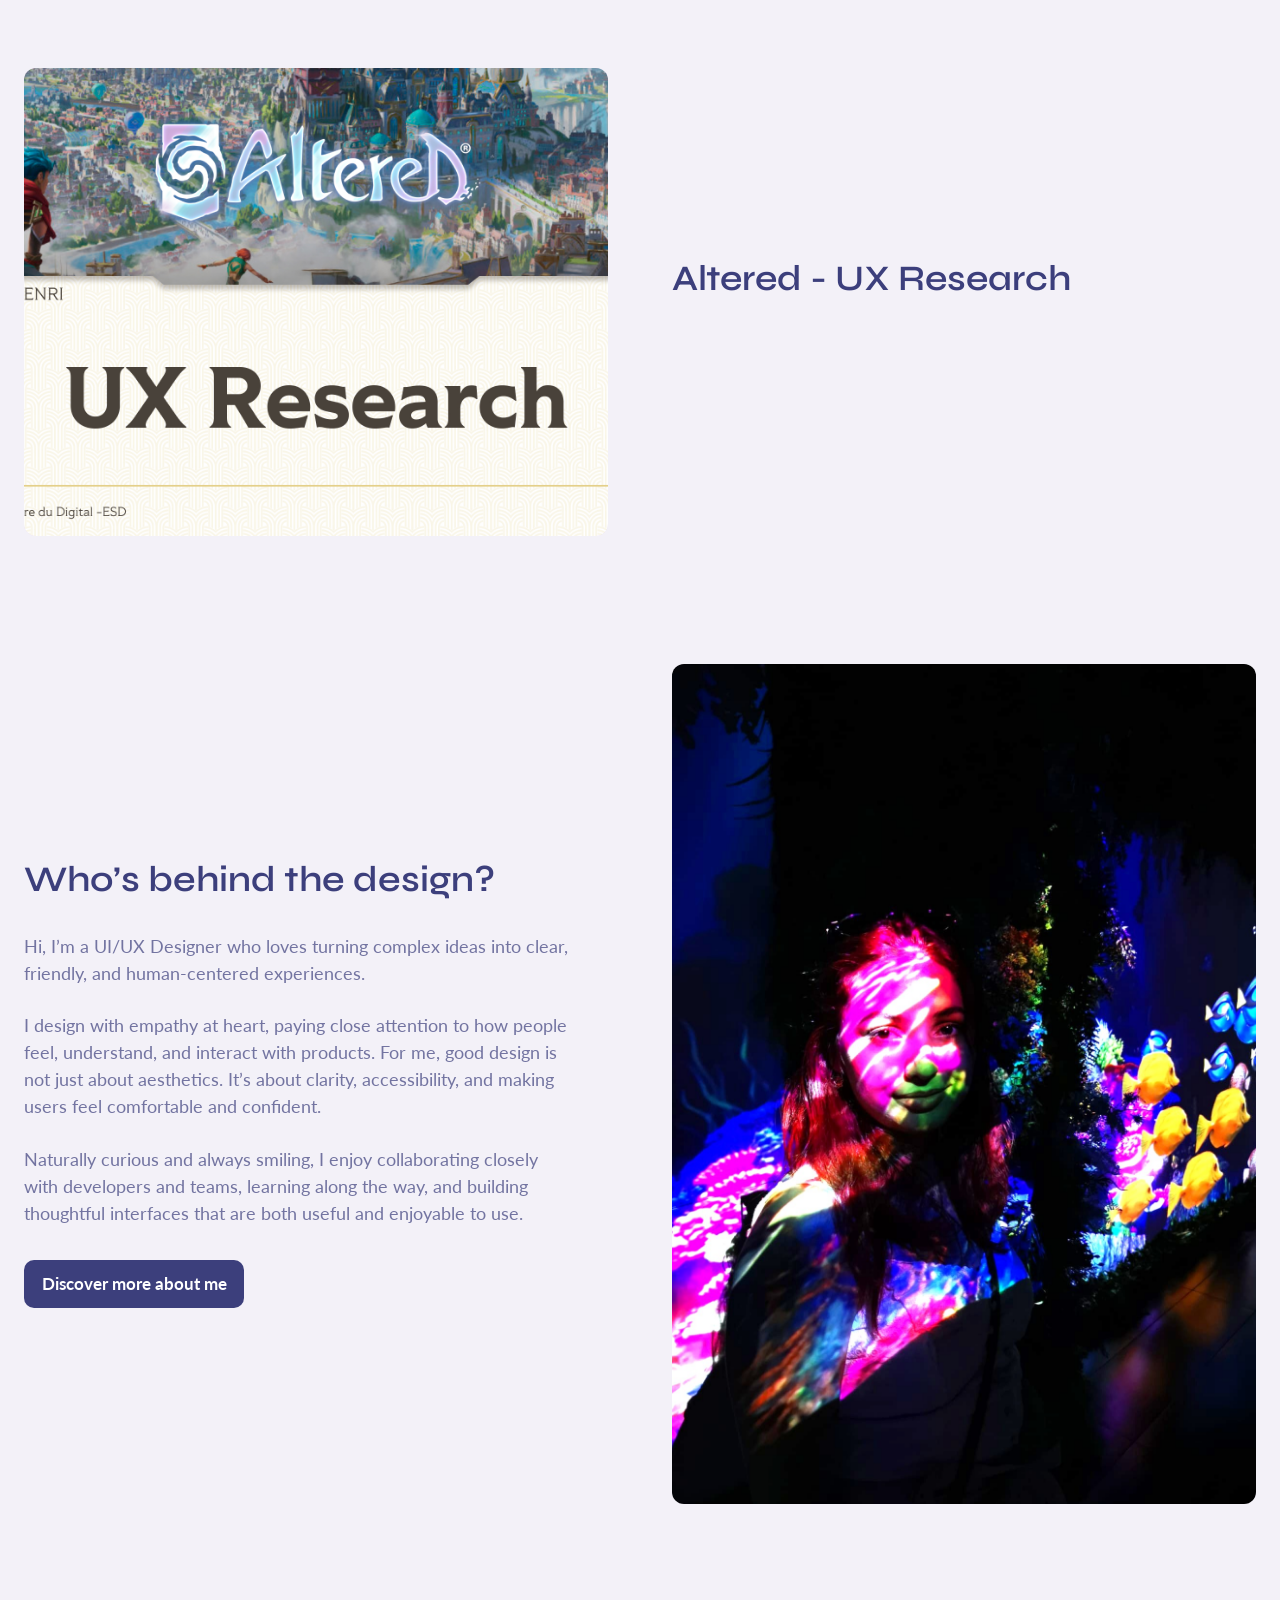
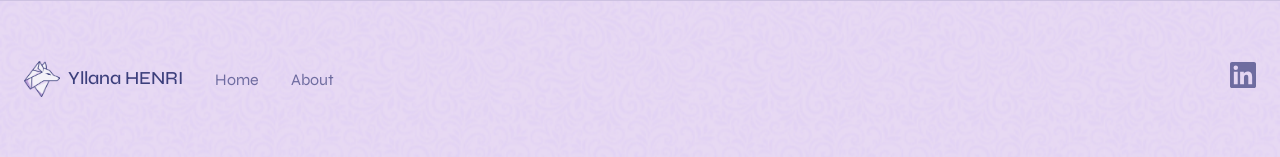
==== commit ab11d7b7: "add case study1" ====
--- a/index.html
+++ b/index.html
@@ -61,7 +61,6 @@
           </div>
           <div class="project-card__content">
             <h3 class="project-card__title">Murmuration - Website redesign</h3>
-            <time class="project-card__date" datetime="2026-10-05">October 5, 2026</time>
             <span class="project-card__cta" aria-hidden="true">View case study <span class="arrow">→</span></span>
           </div>
         </a>
@@ -74,7 +73,6 @@
           </div>
           <div class="project-card__content">
             <h3 class="project-card__title">Murmuration - Visual identity</h3>
-            <time class="project-card__date" datetime="2026-10-05">October 5, 2026</time>
             <span class="project-card__cta" aria-hidden="true">View case study <span class="arrow">→</span></span>
           </div>
         </a>
@@ -87,7 +85,6 @@
           </div>
           <div class="project-card__content">
             <h3 class="project-card__title">Altered - UX Research</h3>
-            <time class="project-card__date" datetime="2026-10-05">October 5, 2026</time>
             <span class="project-card__cta" aria-hidden="true">View case study <span class="arrow">→</span></span>
           </div>
         </a>
--- a/css/style.css
+++ b/css/style.css
@@ -259,12 +259,6 @@
 .project-card__title {
   font-size: clamp(1.6rem, 2.8vw, 2.25rem);
   font-weight: 600;
-  margin-bottom: 1.5rem;
-}
-
-.project-card__date {
-  display: block;
-  font-size: 1.1rem;
 }
 
 .project-card__cta {
@@ -643,7 +637,668 @@
 }
 
 /* =========================================================
-   10. RESPONSIVE
+   10. CASE STUDY PAGES
+   ========================================================= */
+.cs { --overlap: 10rem; }   /* how far the hero mockup hangs below the hero background */
+
+.cs p { margin: 0 0 1rem; font-size: 1rem; }
+.cs p:last-child { margin-bottom: 0; }
+.cs .bullet-list { margin: 0 0 1rem; }
+
+.cs-block { padding-block: 3rem; }
+
+/* ---------- Titles ---------- */
+.cs-title {
+  font-size: clamp(2.25rem, 4vw, 3rem);
+  font-weight: 600;
+  margin-bottom: 2.5rem;
+}
+
+.cs-subtitle {
+  font-size: clamp(1.6rem, 2.6vw, 2.1rem);
+  font-weight: 600;
+  margin-bottom: 1.5rem;
+}
+
+/* Titles that come after a block of text in the same section */
+.cs-block > * + .cs-subtitle { margin-top: 3.5rem; }
+
+.cs-label-title {
+  font-size: 1.4rem;
+  font-weight: 600;
+  margin-bottom: 0.9rem;
+}
+
+/* Small uppercase label: "GOAL 1", "FINDING 2"... */
+.cs-eyebrow {
+  display: block;
+  margin-bottom: 0.9rem;
+  font-size: 1rem;
+  text-transform: uppercase;
+  opacity: 0.8;
+}
+
+.cs-lead,
+.cs-text-wide { max-width: 72rem; }
+
+.cs-text-wide + .slider,
+.cs-text-wide + .cs-cols,
+.cs-text-wide + .cs-video { margin-top: 3rem; }
+
+.cs .cs-caption {
+  margin: 0.75rem 0 0;
+  font-size: 0.95rem;
+  font-style: italic;
+  text-align: center;
+}
+
+/* ---------- Hero: title on the satellite image, mockup overlapping below ---------- */
+.cs-hero {
+  background:
+    linear-gradient(rgba(10, 40, 35, 0.3), rgba(10, 40, 35, 0.3)),   /* keeps the white title readable */
+    url("../images/MurmuWebsite/hero_desktop.jpg") center / cover no-repeat,
+    linear-gradient(160deg, #1D4D43 0%, #0F2E2A 100%);
+}
+
+.cs-hero__inner {
+  display: flex;
+  flex-direction: column;
+  align-items: center;
+  text-align: center;
+  padding-top: 7.5rem;
+}
+
+.cs-hero__title {
+  max-width: 40rem;
+  font-size: clamp(2.4rem, 5vw, 4rem);
+  font-weight: 600;
+  color: #fff;
+}
+
+
+.cs-hero__mockup {
+  position: relative;          /* stays above the next section */
+  width: min(100%, 960px);
+  margin: 6.5rem 0 calc(-1 * var(--overlap));
+  padding: 8px;
+  border-radius: 24px;
+  background: #fff;
+  box-shadow: 0 24px 50px rgba(15, 30, 40, 0.25);
+}
+
+.cs-hero__mockup img { width: 100%; border-radius: 18px; }
+
+/* ---------- Overview ---------- */
+.cs-overview {
+  display: grid;
+  grid-template-columns: 1fr 1fr;
+  gap: 3rem;
+  padding-top: calc(var(--overlap) + 4rem);
+}
+
+.cs-overview__intro p { max-width: 30rem; }
+
+.cs-summary__item + .cs-summary__item {
+  margin-top: 1.25rem;
+  padding-top: 1.5rem;
+  border-top: 1px solid rgba(60, 63, 124, 0.2);
+}
+
+.cs-summary .cs-label-title { margin-bottom: 0.5rem; }
+
+.cs-two-cols {
+  display: grid;
+  grid-template-columns: 1fr 1fr;
+  gap: 3rem;
+  padding-block: 5rem;
+}
+
+/* ---------- Project goals (white cards) ---------- */
+.cs-goals {
+  display: grid;
+  grid-template-columns: repeat(4, 1fr);
+  gap: 2rem;
+  align-items: start;
+  margin-top: 4rem;
+}
+
+.cs-goal {
+  padding: 2rem;
+  border-radius: var(--radius);
+  background: #fff;
+  box-shadow: 0 4px 18px rgba(60, 63, 124, 0.06);
+}
+
+.cs .cs-goal p {
+  font-family: var(--font-title);
+  font-size: 1.1rem;
+  line-height: 1.45;
+  color: var(--color-primary);
+}
+
+/* ---------- Columns with a top line (findings, goals, outcomes, stats) ---------- */
+.cs-cols {
+  display: grid;
+  gap: 3rem;
+  margin: 0;
+}
+
+.cs-cols--3 { grid-template-columns: repeat(3, 1fr); }
+.cs-cols--4 { grid-template-columns: repeat(4, 1fr); }
+
+.cs-col {
+  padding-top: 1.5rem;
+  border-top: 1px solid rgba(60, 63, 124, 0.2);
+}
+
+.cs-col__title {
+  font-size: 1.4rem;
+  font-weight: 600;
+  margin-bottom: 1.25rem;
+}
+
+.cs-stats { margin-block: 3rem; }
+.cs-stats dd { margin: 0; }
+
+.cs-stat__value {
+  font-family: var(--font-title);
+  font-size: clamp(2rem, 3.4vw, 2.6rem);
+  font-weight: 600;
+  line-height: 1.1;
+  color: var(--color-primary);
+  margin-bottom: 1rem;
+}
+
+.cs-stat__label { font-size: 1.2rem; }
+
+/* ---------- Text + media side by side ---------- */
+.cs-split {
+  display: grid;
+  grid-template-columns: 1fr 1fr;
+  gap: 4rem;
+  align-items: center;
+}
+
+.cs-split--wide-media { grid-template-columns: 5fr 8fr; }
+
+/* Media on the left (text stays first in the HTML, so first on mobile) */
+.cs-split--reverse .cs-split__media { order: -1; }
+
+.cs-split__media { margin: 0; min-width: 0; }
+
+/* ---------- Media boxes ---------- */
+.cs-media {
+  display: block;
+  overflow: hidden;
+  border-radius: var(--radius);
+  aspect-ratio: 544 / 431;
+  background: var(--color-secondary);   /* shows while the image loads */
+}
+
+.cs-media img { width: 100%; height: 100%; object-fit: cover; }
+
+.cs-media--slide { aspect-ratio: 992 / 557; }
+
+/* Image that opens in full screen on click */
+.zoomable {
+  position: relative;
+  width: 100%;
+  padding: 0;
+  border: 0;
+  font: inherit;
+  cursor: zoom-in;
+}
+
+.zoomable img { transition: transform 0.6s var(--ease); }
+.zoomable:hover img { transform: scale(1.03); }
+
+.zoomable__hint {
+  position: absolute;
+  right: 1rem; bottom: 1rem;
+  display: grid;
+  place-items: center;
+  width: 44px; height: 44px;
+  border-radius: 50%;
+  background: rgba(255, 255, 255, 0.9);
+  color: var(--color-primary);
+  box-shadow: 0 4px 14px rgba(60, 63, 124, 0.2);
+  transition: transform 0.3s var(--ease);
+}
+
+.zoomable:hover .zoomable__hint { transform: scale(1.08); }
+
+.zoomable__hint svg,
+.prototype__fullscreen svg,
+.lightbox__close svg,
+.slider__arrow svg {
+  width: 20px; height: 20px;
+  fill: none;
+  stroke: currentColor;
+  stroke-width: 2;
+  stroke-linecap: round;
+  stroke-linejoin: round;
+}
+
+/* YouTube videos */
+.cs-video {
+  overflow: hidden;
+  border-radius: var(--radius);
+  aspect-ratio: 16 / 9;
+  background: #1E1F3A;
+}
+
+.cs-video iframe,
+.prototype iframe {
+  display: block;
+  width: 100%; height: 100%;
+  border: 0;
+}
+
+/* Figma prototype with its full screen button */
+.prototype {
+  position: relative;
+  overflow: hidden;
+  border-radius: var(--radius);
+  aspect-ratio: 16 / 11;
+  background: #1E1F3A;
+}
+
+.prototype:fullscreen { border-radius: 0; }
+
+.prototype__fullscreen {
+  position: absolute;
+  top: 1rem; right: 1rem;
+  display: flex;
+  align-items: center;
+  gap: 0.5rem;
+  padding: 0.6rem 0.9rem;
+  border-radius: 10px;
+  background: var(--color-secondary);
+  color: var(--color-primary);
+  font-family: var(--font-title);
+  font-weight: 500;
+  font-size: 0.95rem;
+  box-shadow: 0 6px 16px rgba(30, 31, 58, 0.25);
+  transition: background-color 0.25s var(--ease), transform 0.25s var(--ease);
+}
+
+.prototype__fullscreen:hover {
+  background: var(--color-secondary-hover);
+  transform: translateY(-2px);
+}
+
+/* Desktop screen mockup with a scrollable page inside */
+.browser {
+  overflow: hidden;
+  border-radius: var(--radius);
+  background: #fff;
+  box-shadow: 0 10px 30px rgba(60, 63, 124, 0.12);
+}
+
+.browser__bar {
+  display: flex;
+  align-items: center;
+  gap: 6px;
+  height: 34px;
+  padding-inline: 14px;
+  background: #E9E7F1;
+}
+
+.browser__bar span {
+  width: 10px; height: 10px;
+  border-radius: 50%;
+  background: rgba(60, 63, 124, 0.25);
+}
+
+.cs .browser__url {
+  flex: 1;
+  margin: 0 0 0 0.75rem;
+  font-size: 0.8rem;
+  color: var(--color-text);
+}
+
+.browser__screen {
+  aspect-ratio: 16 / 9;           /* desktop screen proportions */
+  overflow-y: auto;
+  overscroll-behavior-y: auto;     /* at the end, the page keeps scrolling */
+  background: var(--color-secondary);
+}
+
+.browser__screen img { width: 100%; height: auto; }
+
+.browser__screen:focus-visible { outline-offset: -3px; }
+
+/* ---------- Quote ---------- */
+.cs-quote {
+  margin: 0 auto;
+  padding-block: 5rem 6rem;
+  text-align: center;
+}
+
+.cs-quote blockquote { margin: 0 auto; max-width: 66rem; }
+
+.cs .cs-quote p {
+  font-family: var(--font-title);
+  font-size: clamp(1.5rem, 3vw, 2.25rem);
+  font-weight: 600;
+  line-height: 1.35;
+  color: var(--color-primary);
+}
+
+.cs-quote figcaption {
+  margin-top: 2.5rem;
+  font-family: var(--font-title);
+  font-size: 1.3rem;
+}
+
+/* ---------- Final thoughts card ---------- */
+.cs-thoughts {
+  max-width: 50rem;
+  margin: 2rem auto 0;
+  padding: 2rem;
+  border-radius: var(--radius);
+  background: #fff;
+  box-shadow: 0 4px 18px rgba(60, 63, 124, 0.08);
+}
+
+.cs-thoughts__header {
+  position: relative;
+  display: flex;
+  flex-direction: column;
+  gap: 0.25rem;
+  margin-bottom: 1.5rem;
+  font-family: var(--font-title);
+}
+
+.cs-thoughts__name { font-weight: 500; color: var(--color-primary); }
+.cs-thoughts__role { font-size: 0.95rem; }
+
+.cs-thoughts__icon {
+  position: absolute;
+  top: 0; right: 0;
+  width: 48px;
+  fill: var(--color-secondary);
+}
+
+.cs-thoughts blockquote { margin: 0; }
+
+.cs .cs-thoughts p {
+  margin-bottom: 1.5rem;
+  font-size: 1.125rem;
+  color: var(--color-primary);
+}
+
+.cs .cs-thoughts p:last-child { margin-bottom: 0; }
+
+/* ---------- Sticky stepper ---------- */
+.stepper {
+  --circle: 56px;
+  position: sticky;
+  top: var(--header-height);
+  z-index: 90;
+  padding-block: 0.75rem;
+  background: var(--color-bg);
+  transition: box-shadow 0.3s var(--ease);
+}
+
+.stepper.is-stuck { box-shadow: 0 4px 20px rgba(60, 63, 124, 0.08); }
+
+/* The nav drops its own shadow while the stepper is stuck under it */
+.site-header.is-merged { box-shadow: none; }
+
+.stepper__list {
+  list-style: none;
+  margin-block: 0;
+  padding-block: 0;
+  display: flex;
+  align-items: flex-start;
+}
+
+.stepper__item {
+  position: relative;
+  flex: 1;
+  display: flex;
+  justify-content: center;
+}
+
+/* Line linking each step to the previous one */
+.stepper__item + .stepper__item::before {
+  content: "";
+  position: absolute;
+  top: calc(var(--circle) / 2);
+  left: calc(-50% + var(--circle) / 2 + 12px);
+  right: calc(50% + var(--circle) / 2 + 12px);
+  height: 1px;
+  background: rgba(60, 63, 124, 0.45);
+  transition: background-color 0.3s var(--ease);
+}
+
+.stepper__item.is-done::before,
+.stepper__item.is-active::before { background: var(--color-primary); height: 2px; }
+
+.stepper__link {
+  display: flex;
+  flex-direction: column;
+  align-items: center;
+  gap: 0.6rem;
+  text-align: center;
+}
+
+.stepper__icon {
+  display: grid;
+  place-items: center;
+  width: var(--circle); height: var(--circle);
+  border: 1.5px solid rgba(60, 63, 124, 0.45);
+  border-radius: 50%;
+  background: var(--color-bg);
+  color: var(--color-primary);
+  transition: background-color 0.3s var(--ease), border-color 0.3s var(--ease),
+              color 0.3s var(--ease), transform 0.3s var(--ease);
+}
+
+.stepper__icon svg {
+  width: 40%; height: 40%;
+  fill: none;
+  stroke: currentColor;
+  stroke-width: 1.5;
+  stroke-linecap: round;
+  stroke-linejoin: round;
+}
+
+.stepper__label {
+  font-size: 0.95rem;
+  line-height: 1.25;
+  transition: color 0.3s var(--ease);
+}
+
+.stepper__link:hover .stepper__icon { transform: translateY(-2px); border-color: var(--color-primary); }
+
+.stepper__item.is-done .stepper__icon {
+  border-color: var(--color-primary);
+  background: var(--color-secondary);
+}
+
+.stepper__item.is-active .stepper__icon {
+  border-color: var(--color-primary);
+  background: var(--color-primary);
+  color: #fff;
+}
+
+.stepper__item.is-active .stepper__label {
+  font-weight: 700;
+  color: var(--color-primary);
+}
+
+/* Clicking a step stops the section right under the nav + stepper */
+.cs-step { scroll-margin-top: calc(var(--header-height) + var(--stepper-height, 0px)); }
+
+/* ---------- Sliders ---------- */
+.slider {
+  --per-view: 1;    /* slides visible at once */
+  --gap: 1.5rem;
+}
+
+.slider__stage {
+  display: flex;
+  align-items: center;
+  gap: 2rem;
+}
+
+.slider__track {
+  flex: 1;
+  min-width: 0;
+  display: flex;
+  gap: var(--gap);
+  overflow-x: auto;
+  scroll-snap-type: x mandatory;
+  scrollbar-width: none;          /* the arrows and dots replace the scrollbar */
+}
+
+.slider__track::-webkit-scrollbar { display: none; }
+
+.slider__slide {
+  flex: 0 0 calc((100% - (var(--per-view) - 1) * var(--gap)) / var(--per-view));
+  min-width: 0;
+  scroll-snap-align: start;
+}
+
+.slider__arrow {
+  flex-shrink: 0;
+  display: grid;
+  place-items: center;
+  width: 46px; height: 46px;
+  padding: 0;
+  border: 1px solid rgba(60, 63, 124, 0.2);
+  border-radius: 50%;
+  background: #fff;
+  color: #1E1F3A;
+  cursor: pointer;
+  transition: background-color 0.25s var(--ease), transform 0.25s var(--ease), opacity 0.25s var(--ease);
+}
+
+.slider__arrow:hover:not(:disabled) { background: var(--color-secondary); transform: scale(1.05); }
+
+.slider__arrow:disabled {
+  background: #DCDBE3;
+  color: #9C9BAE;
+  cursor: default;
+}
+
+.slider__dots {
+  display: flex;
+  justify-content: center;
+  gap: 8px;
+  width: max-content;
+  margin: 1.5rem auto 0;
+  padding: 10px 14px;
+  border-radius: 999px;
+  background: #DCDBE3;
+}
+
+.slider__dot {
+  width: 9px; height: 9px;
+  padding: 0;
+  border: 0;
+  border-radius: 999px;
+  background: #A9A8BC;
+  cursor: pointer;
+  transition: background-color 0.25s var(--ease), width 0.25s var(--ease);
+}
+
+.slider__dot[aria-current="true"] { width: 22px; background: #55546B; }
+
+/* All the slides fit: no arrows, no dots, slides share the width */
+.slider.is-static .slider__arrow,
+.slider.is-static .slider__dots { display: none; }
+.slider.is-static .slider__slide { flex: 1 1 0; }
+
+/* ---------- Read more of my case studies ---------- */
+.cs-more { padding-block: 5rem 4rem; }
+
+.cs-more__title {
+  font-size: clamp(1.75rem, 3vw, 2.25rem);
+  font-weight: 600;
+  text-align: center;
+  margin-bottom: 2.5rem;
+}
+
+.slider--cards { --per-view: 3; --gap: 2rem; }
+
+.more-card__link { display: block; }
+
+.more-card__image {
+  overflow: hidden;
+  border-radius: var(--radius);
+  aspect-ratio: 560 / 308;
+  margin-bottom: 1.5rem;
+  background: var(--color-secondary);
+  transition: box-shadow 0.5s var(--ease), transform 0.5s var(--ease);
+}
+
+.more-card__image img {
+  width: 100%; height: 100%;
+  object-fit: cover;
+  transition: transform 0.6s var(--ease);
+}
+
+.more-card__link:hover .more-card__image,
+.more-card__link:focus-visible .more-card__image {
+  transform: translateY(-4px);
+  box-shadow: 0 18px 40px rgba(60, 63, 124, 0.18);
+}
+
+.more-card__link:hover .more-card__image img { transform: scale(1.03); }
+
+.more-card__title {
+  font-size: 1.5rem;
+  font-weight: 600;
+  margin-bottom: 0.75rem;
+}
+
+/* ---------- Full screen image (lightbox) ---------- */
+.lightbox {
+  width: 100%; height: 100%;
+  max-width: none; max-height: none;
+  margin: 0;
+  padding: 0;
+  border: 0;
+  background: transparent;
+}
+
+.lightbox[open] {
+  display: flex;
+  align-items: center;
+  justify-content: center;
+}
+
+.lightbox::backdrop { background: rgba(20, 21, 48, 0.9); }
+
+.lightbox__image {
+  max-width: 94vw;
+  max-height: 90vh;
+  object-fit: contain;
+  border-radius: 8px;
+  cursor: default;
+}
+
+.lightbox__close {
+  position: fixed;
+  top: 1.25rem; right: 1.25rem;
+  display: grid;
+  place-items: center;
+  width: 46px; height: 46px;
+  border: 0;
+  border-radius: 50%;
+  background: var(--color-secondary);
+  color: var(--color-primary);
+  cursor: pointer;
+}
+
+/* No page scroll behind the open lightbox */
+body:has(.lightbox[open]) { overflow: hidden; }
+
+/* =========================================================
+   11. RESPONSIVE
    Desktop: 1280px and up (default styles above)
    Tablet:  800px – 1279px
    Mobile:  799px and below
@@ -732,6 +1387,28 @@
 
   .degree { gap: 2rem; }
   .hobbies { gap: 3rem 1.5rem; }
+
+  /* Case study */
+  .cs { --overlap: 6rem; }
+  .cs-hero__inner { padding-top: 5rem; }
+  .cs-hero__mockup { margin-top: 4rem; padding: 6px; border-radius: 18px; }
+  .cs-hero__mockup img { border-radius: 13px; }
+
+  .cs-overview,
+  .cs-two-cols,
+  .cs-split { gap: 2.5rem; }
+  .cs-split--wide-media { grid-template-columns: 1fr 1fr; }
+
+  .cs-goals { grid-template-columns: repeat(2, 1fr); gap: 1.5rem; }
+  .cs-cols { gap: 2rem; }
+  .cs-cols--4 { grid-template-columns: repeat(2, 1fr); }
+  .cs-col__title { font-size: 1.2rem; }
+
+  .stepper { --circle: 48px; }
+  .stepper__label { font-size: 0.85rem; max-width: 7rem; }
+
+  .slider__stage { gap: 1rem; }
+  .slider--cards { --per-view: 2; --gap: 1.5rem; }
 }
 
 /* ---------- MOBILE ---------- */
@@ -812,6 +1489,51 @@
   .degree--reverse .degree__image { order: 0; }
 
   .hobbies { grid-template-columns: 1fr; }
+
+  /* Case study: everything in one column */
+  .cs { --overlap: 3rem; }
+  .cs-hero__inner { padding-top: 3.5rem; }
+  .cs-hero__title { font-size: 2.25rem; }
+  .cs-hero__mockup { margin-top: 2.5rem; padding: 4px; border-radius: 12px; }
+  .cs-hero__mockup img { border-radius: 9px; }
+
+  .cs-block { padding-block: 2.25rem; }
+  .cs-title { margin-bottom: 1.5rem; }
+
+  .cs-overview,
+  .cs-two-cols,
+  .cs-split,
+  .cs-split--wide-media { grid-template-columns: 1fr; gap: 2rem; }
+  .cs-two-cols { padding-block: 2.25rem; }
+  .cs-split--reverse .cs-split__media { order: 0; }
+
+  .cs-goals,
+  .cs-cols--3,
+  .cs-cols--4 { grid-template-columns: 1fr; }
+  .cs-goals { margin-top: 2rem; }
+
+  /* Stepper: icons only, the step titles are in the banners */
+  .stepper { --circle: 38px; padding-block: 0.75rem; }
+  .stepper__item + .stepper__item::before {
+    left: calc(-50% + var(--circle) / 2 + 4px);
+    right: calc(50% + var(--circle) / 2 + 4px);
+  }
+  .stepper__label {
+    position: absolute;
+    width: 1px; height: 1px;
+    overflow: hidden;
+    clip: rect(0 0 0 0);
+    white-space: nowrap;
+  }
+
+  /* Sliders: swipe + dots, no side arrows */
+  .slider__arrow { display: none; }
+  .slider--cards { --per-view: 1; }
+
+  .prototype { aspect-ratio: 4 / 3; }
+  .cs-quote { padding-block: 3rem 4rem; }
+  .cs-thoughts { padding: 1.5rem; }
+  .cs-more { padding-block: 3rem; }
 }
 
 /* Respect users who prefer less motion */
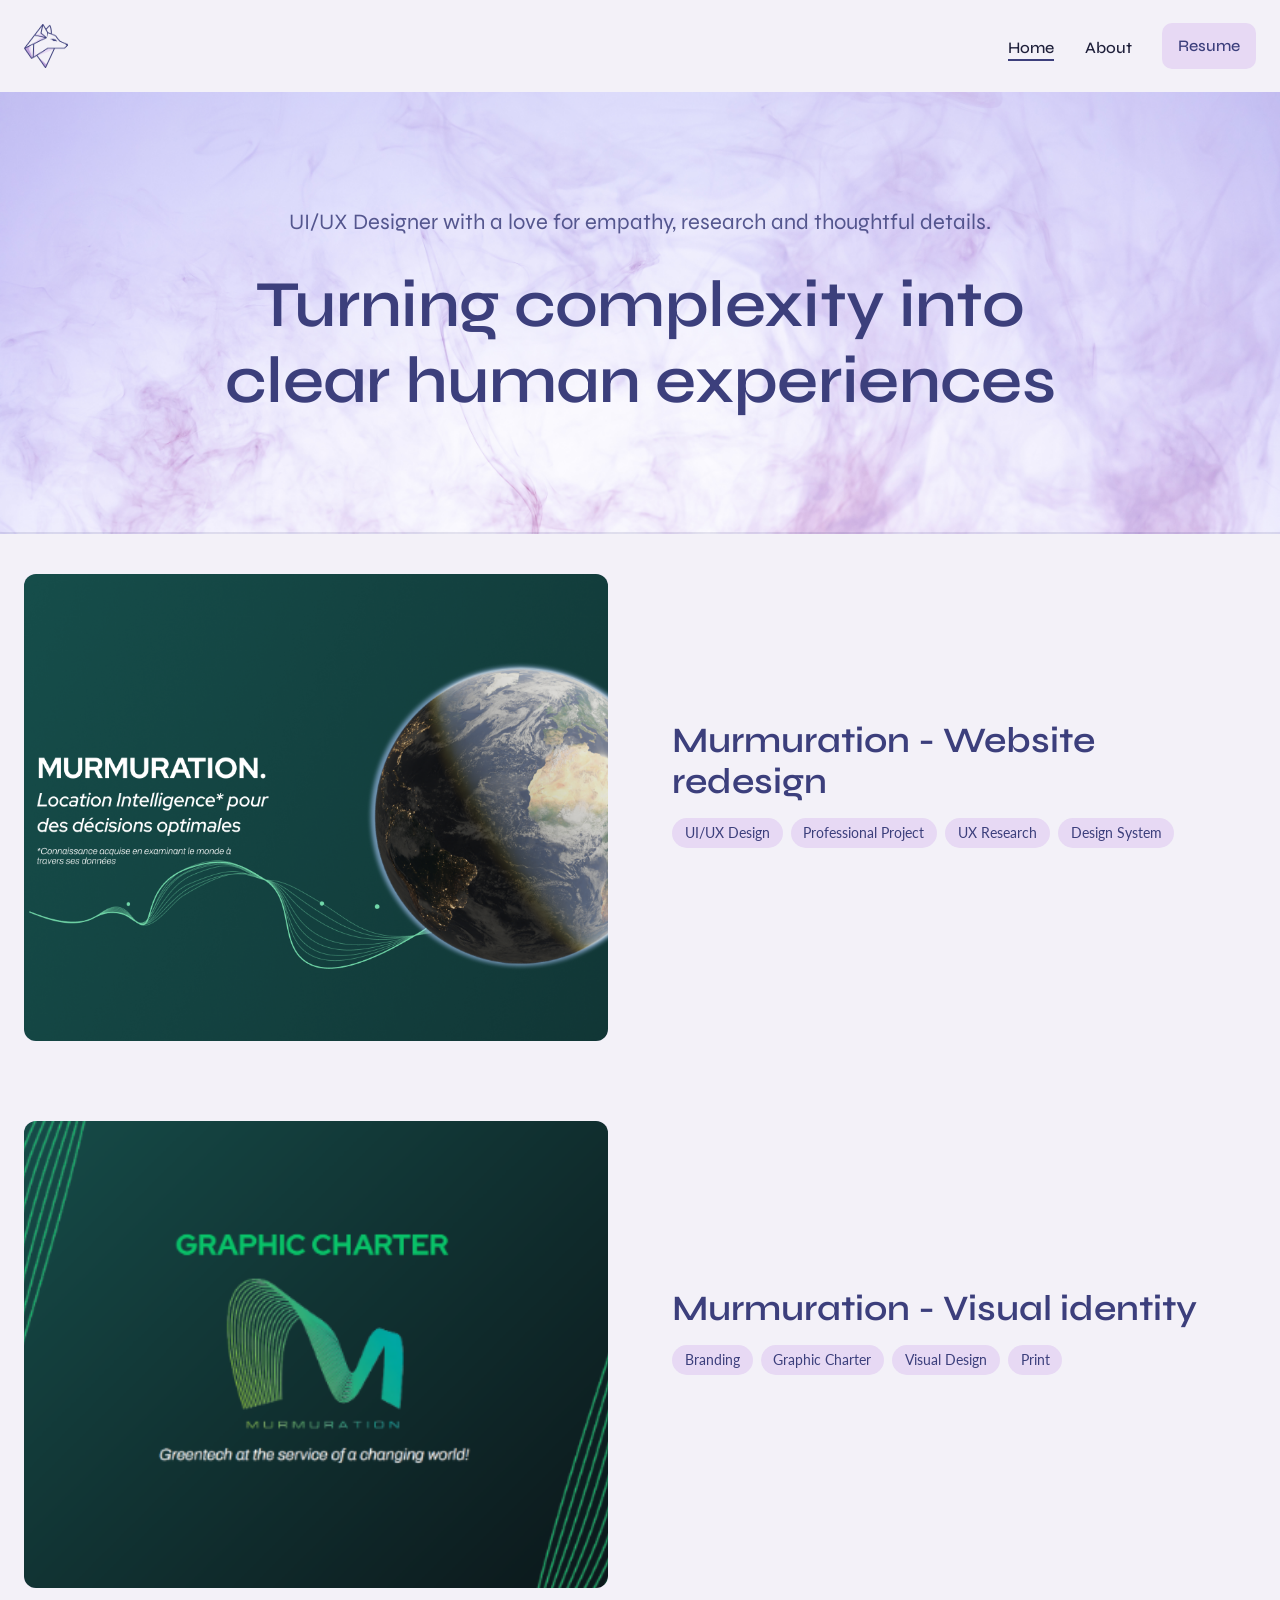
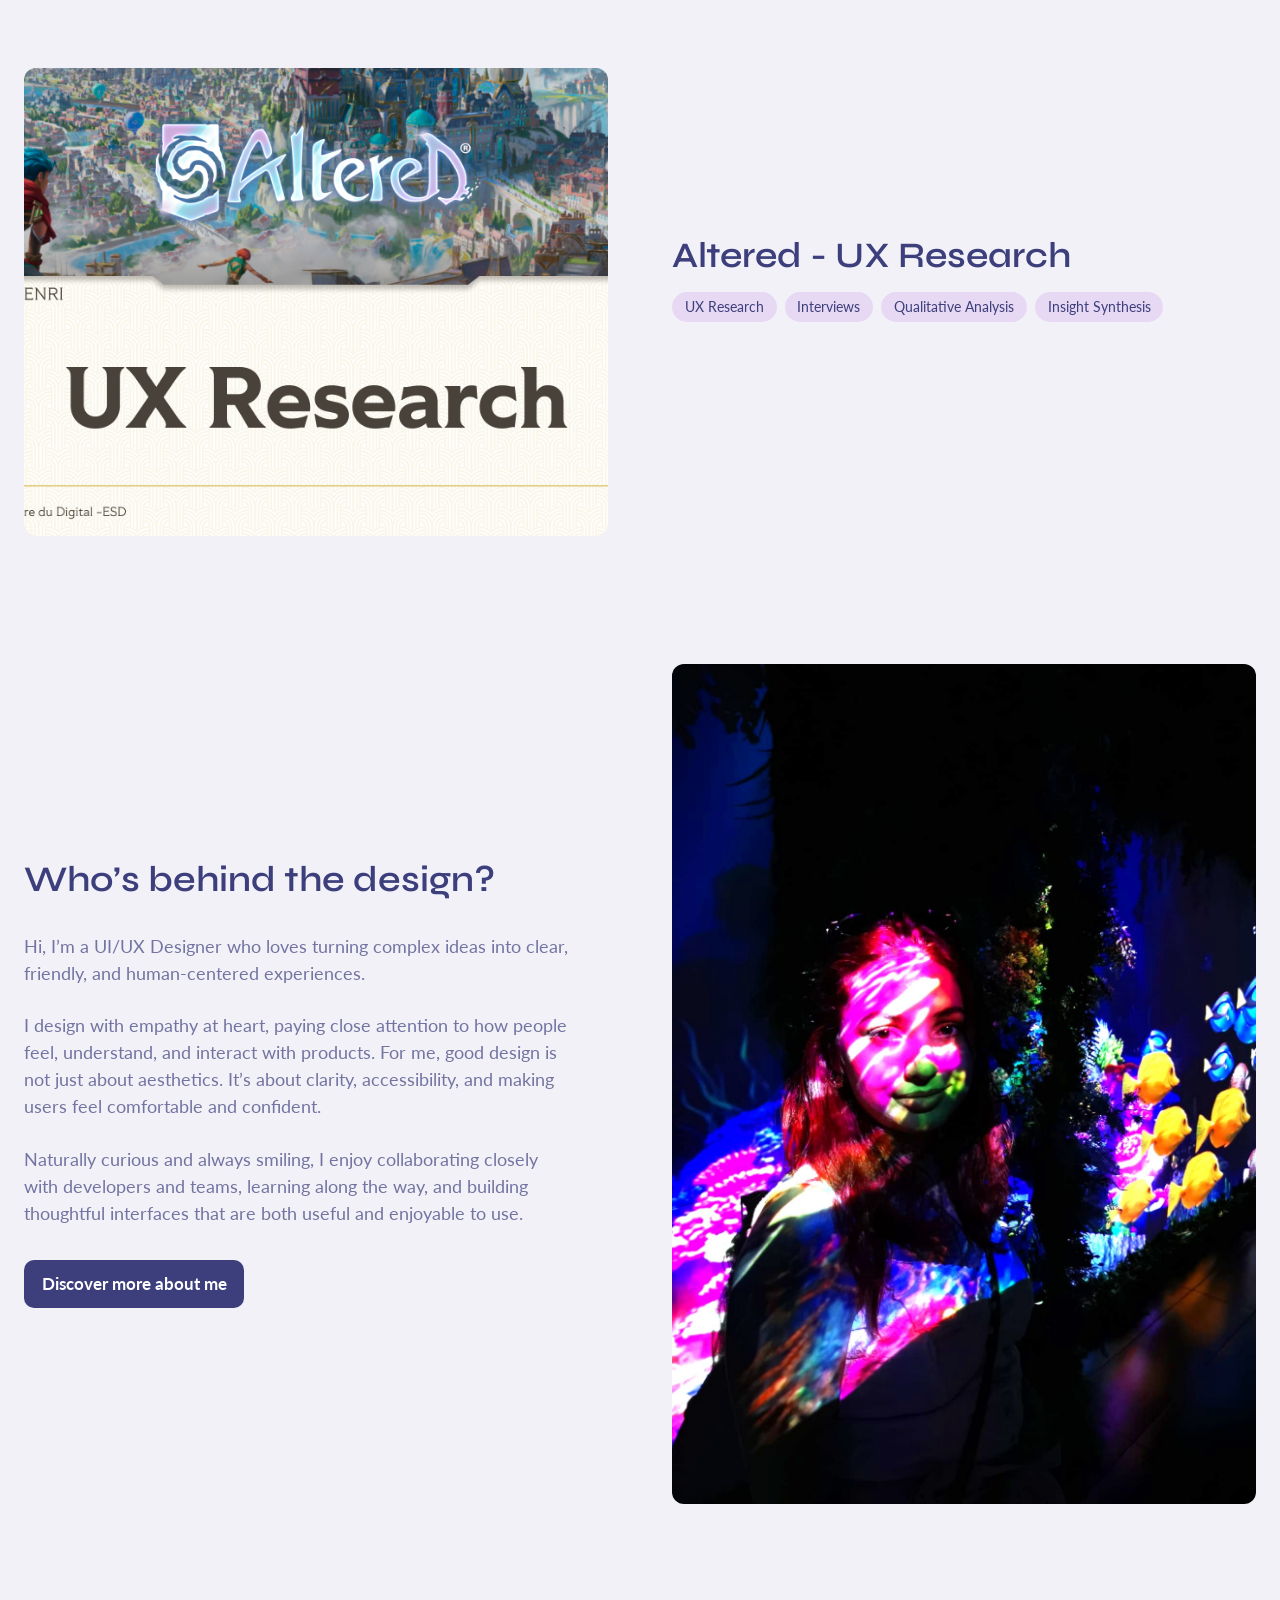
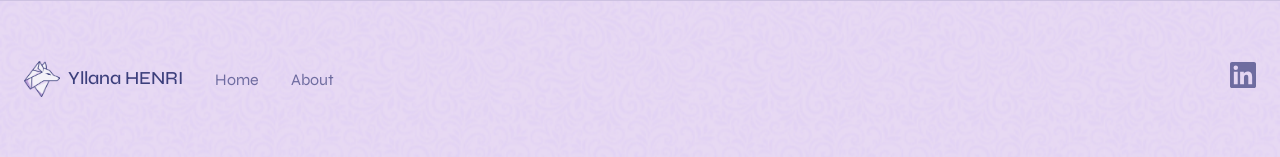
==== commit eab4fb9c: "Altered added Addition of the Altered case study" ====
--- a/index.html
+++ b/index.html
@@ -61,6 +61,12 @@
           </div>
           <div class="project-card__content">
             <h3 class="project-card__title">Murmuration - Website redesign</h3>
+            <ul class="tags" aria-label="Project tags">
+              <li class="tag">UI/UX Design</li>
+              <li class="tag">Professional Project</li>
+              <li class="tag">UX Research</li>
+              <li class="tag">Design System</li>
+            </ul>
             <span class="project-card__cta" aria-hidden="true">View case study <span class="arrow">→</span></span>
           </div>
         </a>
@@ -73,6 +79,12 @@
           </div>
           <div class="project-card__content">
             <h3 class="project-card__title">Murmuration - Visual identity</h3>
+            <ul class="tags" aria-label="Project tags">
+              <li class="tag">Branding</li>
+              <li class="tag">Graphic Charter</li>
+              <li class="tag">Visual Design</li>
+              <li class="tag">Print</li>
+            </ul>
             <span class="project-card__cta" aria-hidden="true">View case study <span class="arrow">→</span></span>
           </div>
         </a>
@@ -85,6 +97,12 @@
           </div>
           <div class="project-card__content">
             <h3 class="project-card__title">Altered - UX Research</h3>
+            <ul class="tags" aria-label="Project tags">
+              <li class="tag">UX Research</li>
+              <li class="tag">Interviews</li>
+              <li class="tag">Qualitative Analysis</li>
+              <li class="tag">Insight Synthesis</li>
+            </ul>
             <span class="project-card__cta" aria-hidden="true">View case study <span class="arrow">→</span></span>
           </div>
         </a>
--- a/css/style.css
+++ b/css/style.css
@@ -944,7 +944,7 @@
   background: #E9E7F1;
 }
 
-.browser__bar span {
+.browser__bar > span {
   width: 10px; height: 10px;
   border-radius: 50%;
   background: rgba(60, 63, 124, 0.25);
@@ -964,9 +964,82 @@
   background: var(--color-secondary);
 }
 
-.browser__screen img { width: 100%; height: auto; }
+.browser__screen img { width: 100%; height: auto; max-width: none; }
 
 .browser__screen:focus-visible { outline-offset: -3px; }
+
+/* ---------- Mockup with zoom + full screen ([data-viewer]) ---------- */
+.browser[data-viewer] .browser__bar { height: 40px; }
+
+.browser__tools {
+  display: flex;
+  align-items: center;
+  gap: 4px;
+}
+
+.browser__tool {
+  display: grid;
+  place-items: center;
+  width: 28px; height: 28px;
+  padding: 0;
+  border: 0;
+  border-radius: 6px;
+  background: transparent;
+  color: var(--color-primary);
+  cursor: pointer;
+  transition: background-color 0.2s var(--ease);
+}
+
+.browser__tool:hover:not(:disabled) { background: var(--color-secondary); }
+.browser__tool:disabled { opacity: 0.35; cursor: default; }
+
+.browser__tool svg {
+  width: 16px; height: 16px;
+  fill: none;
+  stroke: currentColor;
+  stroke-width: 2;
+  stroke-linecap: round;
+  stroke-linejoin: round;
+}
+
+/* The full screen button stands a bit apart from the zoom */
+.browser__tool[data-fullscreen] { margin-left: 6px; }
+
+.browser__zoom {
+  min-width: 3rem;
+  font-size: 0.8rem;
+  text-align: center;
+  color: var(--color-text);
+}
+
+/* Zoomed in: the page also scrolls sideways, and can be dragged with the mouse */
+.browser[data-viewer] .browser__screen { overflow: auto; }
+.browser.is-zoomed .browser__screen { cursor: grab; }
+.browser.is-zoomed .browser__screen.is-dragging { cursor: grabbing; user-select: none; }
+
+/* Full screen (real one, or the window-sized fallback for iPhone) */
+.browser[data-viewer]:fullscreen,
+.browser.is-expanded {
+  display: flex;
+  flex-direction: column;
+  border-radius: 0;
+}
+
+.browser.is-expanded {
+  position: fixed;
+  inset: 0;
+  z-index: 200;            /* above the nav and the stepper */
+}
+
+.browser[data-viewer]:fullscreen .browser__screen,
+.browser.is-expanded .browser__screen {
+  flex: 1;
+  min-height: 0;
+  aspect-ratio: auto;
+}
+
+/* No page scroll behind the window-sized mockup */
+body:has(.browser.is-expanded) { overflow: hidden; }
 
 /* ---------- Quote ---------- */
 .cs-quote {
@@ -1030,9 +1103,213 @@
 
 .cs .cs-thoughts p:last-child { margin-bottom: 0; }
 
+/* ---------- Hero with a full illustration (no mockup below) ---------- */
+.cs.cs--flat { --overlap: 0rem; }
+
+.cs-hero--cover .cs-hero__inner {
+  min-height: 550px;
+  justify-content: center;
+  padding-block: 4rem;
+}
+
+.cs-hero--cover .cs-hero__title { max-width: none; }
+
+.cs-hero--altered {
+  background:
+    linear-gradient(rgba(20, 30, 70, 0.25), rgba(20, 30, 70, 0.25)),   /* keeps the white title readable */
+    url("../images/Altered/hero.jpg") center / cover no-repeat,
+    linear-gradient(160deg, #4A8DC4 0%, #2C4F86 100%);
+}
+
+/* ---------- Full width illustration under a banner ---------- */
+.cs-wide-image {
+  overflow: hidden;
+  border-radius: var(--radius);
+  aspect-ratio: 32 / 9;
+  min-height: 200px;
+  background: var(--color-secondary);   /* shows while the image loads */
+}
+
+.cs-wide-image img { width: 100%; height: 100%; object-fit: cover; }
+
+/* ---------- Hypothesis cards: 3 on the first row, 2 on the second ---------- */
+.cs-hypotheses {
+  display: grid;
+  grid-template-columns: repeat(6, 1fr);
+  gap: 2rem;
+  margin-top: 3.5rem;
+}
+
+.cs-hypothesis {
+  grid-column: span 2;
+  padding: 2rem;
+  border-radius: var(--radius);
+  background: #fff;
+  box-shadow: 0 4px 18px rgba(60, 63, 124, 0.06);
+}
+
+.cs-hypothesis:nth-child(n + 4) { grid-column: span 3; }
+
+.cs-hypothesis__label {
+  display: block;
+  margin-bottom: 1.5rem;
+  font-family: var(--font-title);
+  font-size: 0.85rem;
+  text-transform: uppercase;
+  color: #6E6D80;
+}
+
+.cs .cs-hypothesis p {
+  font-size: 1.1rem;
+  color: var(--color-primary);
+}
+
+/* ---------- Logo next to a text (Discord recruitment) ---------- */
+.cs-logo-split {
+  display: grid;
+  grid-template-columns: 156px 1fr;
+  gap: 5rem;
+  align-items: center;
+  padding-inline-start: 2.5rem;
+}
+
+.cs-logo-split__logo {
+  overflow: hidden;
+  border-radius: 50%;
+  aspect-ratio: 1;
+  background: #5865F2;   /* Discord blue while the logo loads */
+}
+
+.cs-logo-split__logo img { width: 100%; height: 100%; object-fit: cover; }
+
+.cs-split--top { align-items: start; }
+
+.cs-label-title--spaced { margin-top: 3.5rem; }
+
+/* Text link inside the case study */
+.cs-link {
+  color: var(--color-primary);
+  font-weight: 700;
+  text-decoration: underline;
+  text-underline-offset: 3px;
+}
+
+/* PDF reader (uses the .prototype box and its full screen button) */
+.prototype--pdf {
+  aspect-ratio: 552 / 740;
+  background: var(--color-secondary);
+}
+
+/* ---------- Text on the left, dropdowns on the right ---------- */
+.cs-accordion-split {
+  display: grid;
+  grid-template-columns: 5fr 8fr;
+  gap: 3.5rem;
+  align-items: start;
+}
+
+.cs-accordion-split .cs-subtitle { margin-bottom: 2.5rem; }
+
+.accordions {
+  display: flex;
+  flex-direction: column;
+  gap: 1.9rem;
+}
+
+/* Dropdowns: <details> lets several be open at the same time */
+.accordion {
+  interpolate-size: allow-keywords;   /* lets the height animate to "auto" */
+  border-radius: var(--radius);
+  background: var(--color-secondary);
+  transition: background-color 0.25s var(--ease);
+}
+
+.accordion:hover { background: var(--color-secondary-hover); }
+
+.accordion__summary {
+  display: flex;
+  align-items: flex-start;
+  justify-content: space-between;
+  gap: 1rem;
+  padding: 1.5rem 1.5rem 0;
+  list-style: none;          /* hides the default triangle */
+  cursor: pointer;
+  border-radius: var(--radius);
+}
+
+.accordion__summary::-webkit-details-marker { display: none; }
+
+/* Closed: same space under the title as above it */
+.accordion:not([open]) .accordion__summary { padding-bottom: 1.5rem; }
+
+.accordion__summary:focus-visible { outline-offset: -2px; }
+
+.accordion__eyebrow {
+  display: block;
+  margin-bottom: 0.5rem;
+  font-size: 1.05rem;
+  text-transform: uppercase;
+  color: var(--color-primary);
+}
+
+.accordion__title {
+  font-size: clamp(1.25rem, 2vw, 1.5rem);
+  font-weight: 600;
+}
+
+.accordion__chevron {
+  flex-shrink: 0;
+  width: 20px; height: 20px;
+  margin-top: 0.15rem;
+  fill: none;
+  stroke: var(--color-primary);
+  stroke-width: 2;
+  stroke-linecap: round;
+  stroke-linejoin: round;
+  transition: transform 0.3s var(--ease);
+}
+
+.accordion[open] .accordion__chevron { transform: rotate(180deg); }
+
+.accordion__body { padding: 1rem 1.5rem 1.5rem; }
+
+.cs .accordion__body p { margin-bottom: 1rem; }
+.cs .accordion__body > :last-child { margin-bottom: 0; }
+
+.cs .accordion__quote,
+.cs .accordion__problem {
+  font-weight: 700;
+  font-style: italic;
+  color: var(--color-primary);
+}
+
+.cs .accordion__problem { margin-bottom: 1.25rem; }
+
+/* Smooth opening, in browsers that support it (others just open instantly) */
+.accordion::details-content {
+  block-size: 0;
+  overflow: hidden;
+  transition: block-size 0.35s var(--ease), content-visibility 0.35s allow-discrete;
+}
+
+.accordion[open]::details-content { block-size: auto; }
+
+/* ---------- Small title on the left, text on the right ---------- */
+.cs-side-title {
+  display: grid;
+  grid-template-columns: 1fr 2.3fr;
+  gap: 3rem;
+  align-items: start;
+}
+
+.cs-side-title .cs-subtitle { margin: 0; }
+
+.cs-cols--2 { grid-template-columns: repeat(2, 1fr); }
+
 /* ---------- Sticky stepper ---------- */
 .stepper {
   --circle: 56px;
+  --circle-compact: 36px;   /* circle size once stuck under the nav */
   position: sticky;
   top: var(--header-height);
   z-index: 90;
@@ -1042,6 +1319,20 @@
 }
 
 .stepper.is-stuck { box-shadow: 0 4px 20px rgba(60, 63, 124, 0.08); }
+
+/* Compact version once stuck: smaller circles, labels on one small line */
+.stepper.is-stuck {
+  --circle: var(--circle-compact);
+  padding-block: 0.5rem;
+}
+
+.stepper.is-stuck .stepper__link { gap: 0.3rem; }
+
+.stepper.is-stuck .stepper__label {
+  max-width: none;
+  font-size: 0.8rem;
+  white-space: nowrap;
+}
 
 /* The nav drops its own shadow while the stepper is stuck under it */
 .site-header.is-merged { box-shadow: none; }
@@ -1298,6 +1589,84 @@
 body:has(.lightbox[open]) { overflow: hidden; }
 
 /* =========================================================
+   10a. PROJECT TAGS (home cards + case study hero)
+   ========================================================= */
+.tags {
+  display: flex;
+  flex-wrap: wrap;
+  gap: 0.5rem;
+  margin-top: 1rem;
+}
+
+.tag {
+  padding: 0.35rem 0.8rem;
+  border-radius: 999px;
+  background: var(--color-secondary);
+  color: var(--color-primary);
+  font-size: 0.9rem;
+  line-height: 1.3;
+}
+
+/* On the hero image: centered, solid lilac chips so they stay readable on any picture */
+.tags--hero {
+  justify-content: center;
+  margin-top: 1.5rem;
+}
+
+.tags--hero .tag {
+  background: rgba(231, 217, 244, 0.92);   /* --color-secondary, almost opaque */
+  color: var(--color-primary);
+  font-weight: 700;
+  box-shadow: 0 4px 14px rgba(20, 21, 48, 0.25);
+}
+
+/* =========================================================
+   10b. BACK TO TOP BUTTON (created by js/main.js)
+   ========================================================= */
+.back-to-top {
+  position: fixed;
+  right: 1.5rem;
+  bottom: 1.5rem;
+  z-index: 80;              /* above the page, below the nav and full screen views */
+  display: grid;
+  place-items: center;
+  width: 52px; height: 52px;
+  padding: 0;
+  border: 0;
+  border-radius: 50%;
+  background: var(--color-primary);
+  color: #fff;
+  box-shadow: 0 8px 20px rgba(60, 63, 124, 0.25);
+  cursor: pointer;
+  /* Hidden until the user scrolls down */
+  opacity: 0;
+  visibility: hidden;
+  transform: translateY(12px);
+  transition: opacity 0.3s var(--ease), transform 0.3s var(--ease),
+              background-color 0.25s var(--ease), visibility 0.3s;
+}
+
+.back-to-top.is-visible {
+  opacity: 1;
+  visibility: visible;
+  transform: translateY(0);
+}
+
+.back-to-top:hover {
+  background: var(--color-primary-hover);
+  transform: translateY(-3px);
+}
+
+.back-to-top svg {
+  width: 22px; height: 22px;
+  fill: none;
+  stroke: currentColor;
+  stroke-width: 2;
+  stroke-linecap: round;
+  stroke-linejoin: round;
+}
+
+/* =========================================================
    11. RESPONSIVE
    Desktop: 1280px and up (default styles above)
    Tablet:  800px – 1279px
@@ -1329,10 +1698,8 @@
     gap: 2.2rem;
   }
   .project-card__image { aspect-ratio: 737 / 282; }   /* wide banner */
-  .project-card__title {
-    font-size: 1.5rem;
-    margin-bottom: 1.25rem;
-  }
+  .project-card__title { font-size: 1.5rem; }
+  .project-card .tag { font-size: 0.85rem; }
   .project-card__cta { display: none; }   /* not in the tablet/mobile design */
 
   /* About: still 2 columns, smaller text */
@@ -1404,8 +1771,18 @@
   .cs-cols--4 { grid-template-columns: repeat(2, 1fr); }
   .cs-col__title { font-size: 1.2rem; }
 
+  .cs-hero--cover .cs-hero__inner { min-height: 420px; }
+  .cs-hypotheses { grid-template-columns: repeat(2, 1fr); gap: 1.5rem; }
+  .cs-hypothesis,
+  .cs-hypothesis:nth-child(n + 4) { grid-column: auto; }
+  .cs-hypothesis:last-child { grid-column: 1 / -1; }
+  .cs-logo-split { grid-template-columns: 120px 1fr; gap: 3rem; padding-inline-start: 1.375rem; }
+  .cs-accordion-split { grid-template-columns: 1fr; gap: 2rem; }
+  .cs-side-title { grid-template-columns: 1fr 2fr; gap: 2rem; }
+
   .stepper { --circle: 48px; }
   .stepper__label { font-size: 0.85rem; max-width: 7rem; }
+  .stepper.is-stuck .stepper__label { max-width: 7rem; font-size: 0.75rem; white-space: normal; }
 
   .slider__stage { gap: 1rem; }
   .slider--cards { --per-view: 2; --gap: 1.5rem; }
@@ -1513,7 +1890,7 @@
   .cs-goals { margin-top: 2rem; }
 
   /* Stepper: icons only, the step titles are in the banners */
-  .stepper { --circle: 38px; padding-block: 0.75rem; }
+  .stepper { --circle: 38px; --circle-compact: 30px; padding-block: 0.75rem; }
   .stepper__item + .stepper__item::before {
     left: calc(-50% + var(--circle) / 2 + 4px);
     right: calc(50% + var(--circle) / 2 + 4px);
@@ -1531,9 +1908,24 @@
   .slider--cards { --per-view: 1; }
 
   .prototype { aspect-ratio: 4 / 3; }
+  .prototype--pdf { aspect-ratio: 3 / 4; }
+
+  .cs-hero--cover .cs-hero__inner { min-height: 340px; }
+  .cs-wide-image { aspect-ratio: 16 / 9; min-height: 0; }
+  .cs-hypotheses { grid-template-columns: 1fr; margin-top: 2rem; }
+  .cs-hypothesis { padding: 1.5rem; }
+  .cs-logo-split { grid-template-columns: 1fr; gap: 1.5rem; justify-items: center; padding-inline-start: 1.375rem; }
+  .cs-logo-split__logo { width: 96px; }
+  .cs-side-title { grid-template-columns: 1fr; gap: 1.25rem; }
+  .cs-cols--2 { grid-template-columns: 1fr; }
+  .accordion__summary { padding: 1.25rem 1.25rem 0; }
+  .accordion:not([open]) .accordion__summary { padding-bottom: 1.25rem; }
+  .accordion__body { padding: 0.75rem 1.25rem 1.25rem; }
   .cs-quote { padding-block: 3rem 4rem; }
   .cs-thoughts { padding: 1.5rem; }
   .cs-more { padding-block: 3rem; }
+
+  .back-to-top { right: 1rem; bottom: 1rem; width: 46px; height: 46px; }
 }
 
 /* Respect users who prefer less motion */
